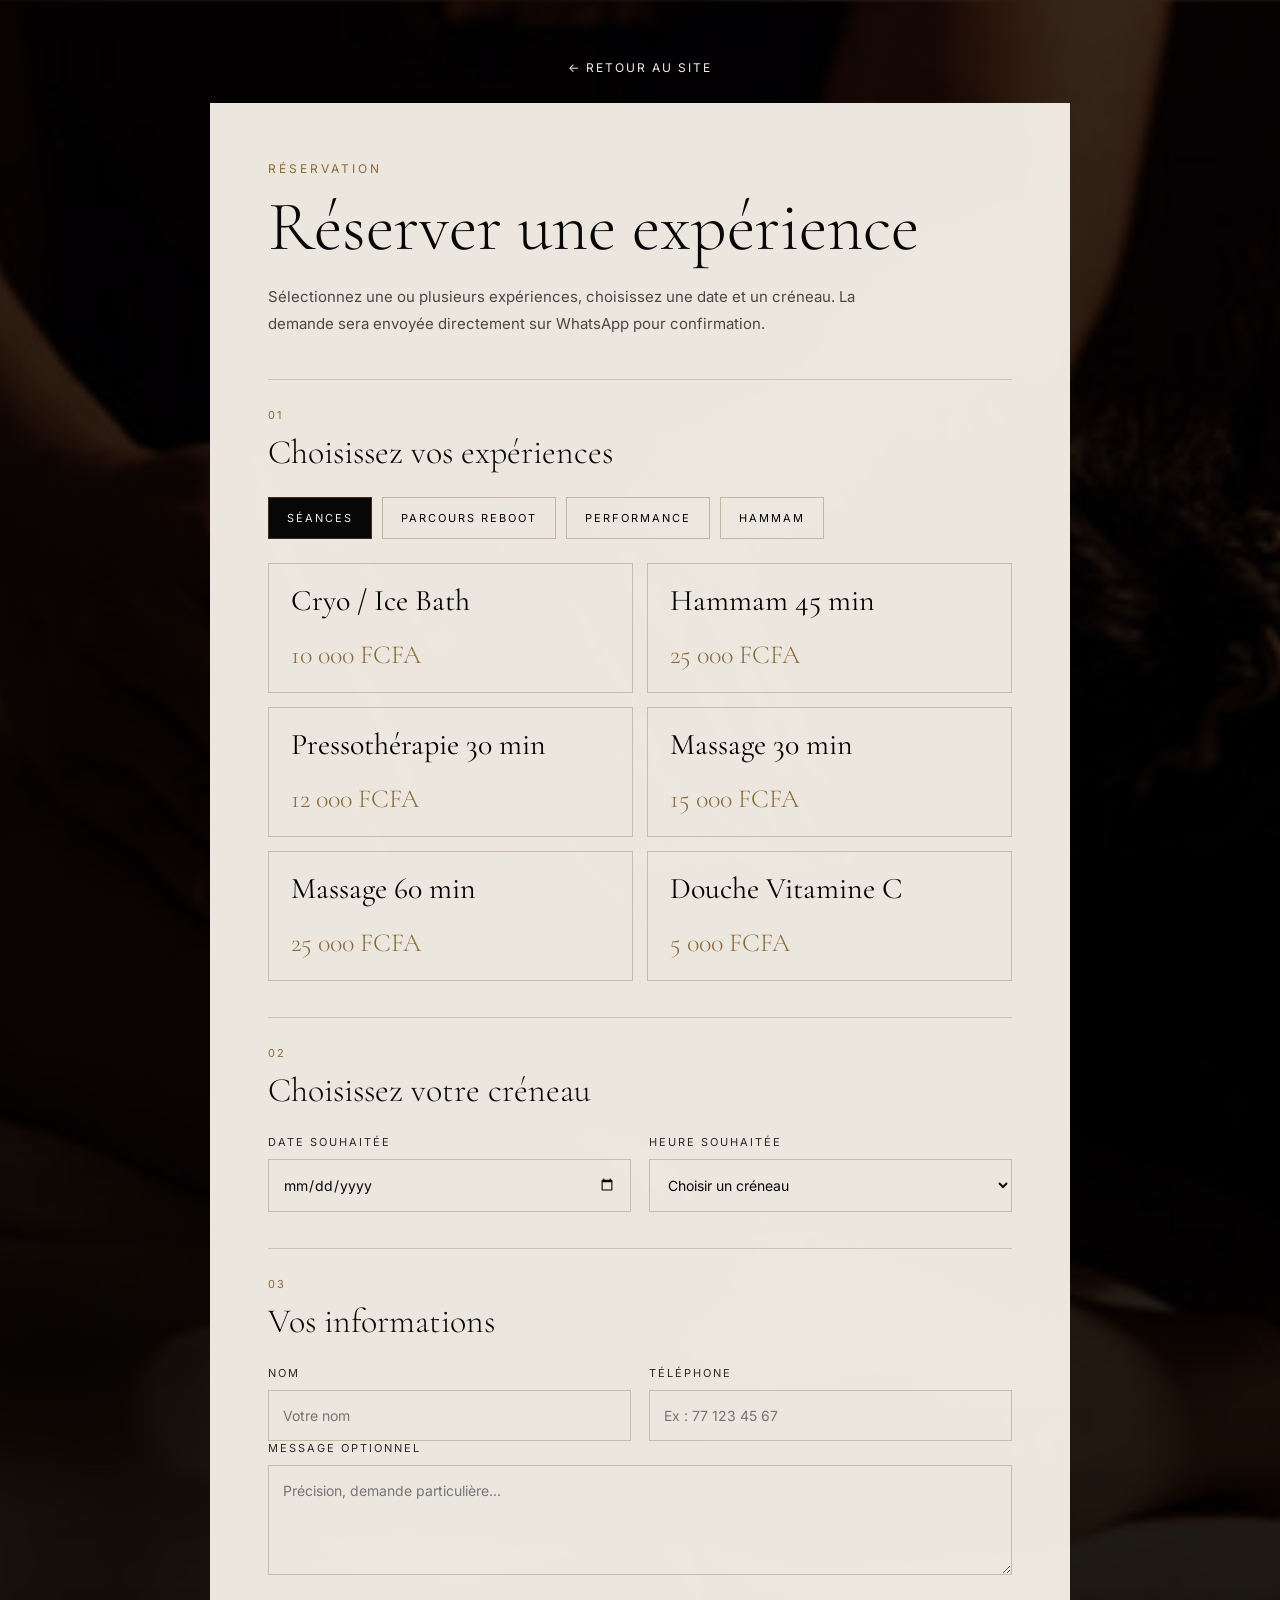
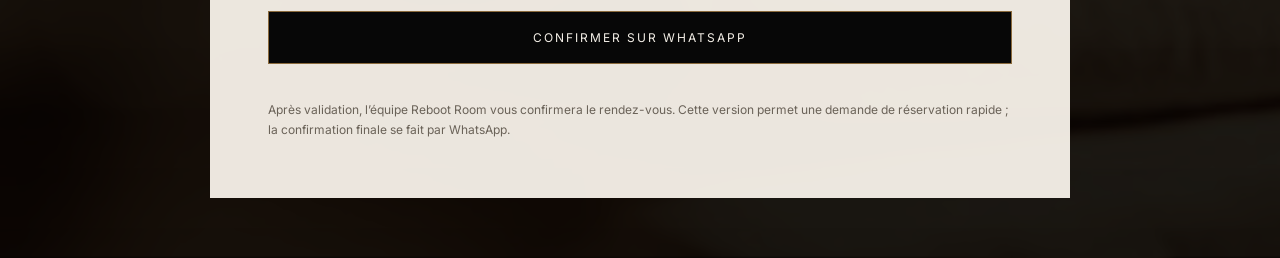
==== reservation.html @ 5c8343d4 "reservation" ====
<!DOCTYPE html>
<html lang="fr">

<head>
    <meta charset="UTF-8">
    <meta name="viewport" content="width=device-width, initial-scale=1.0">
    <title>Réservation — Reboot Room Dakar</title>

    <link rel="preconnect" href="https://fonts.googleapis.com">
    <link rel="preconnect" href="https://fonts.gstatic.com" crossorigin>
    <link href="https://fonts.googleapis.com/css2?family=Cormorant+Garamond:wght@300;400;500;600&family=Inter:wght@300;400;500;600&display=swap" rel="stylesheet">

    <link rel="stylesheet" href="css/style.css">
</head>

<body class="reservation-page">

    <main class="booking-page"> 

        <a href="index.html" class="booking-back">← Retour au site</a>

        <section class="booking-card">

            <p class="service-label">Réservation</p>

            <h1>Réserver une expérience</h1>

            <p class="booking-intro">
                Sélectionnez une ou plusieurs expériences, choisissez une date et un créneau.
                La demande sera envoyée directement sur WhatsApp pour confirmation.
            </p>

            <div class="booking-form">

               <div class="booking-step">
                    <span>01</span>
                    <h2>Choisissez vos expériences</h2>

                    <div class="booking-tabs">
                        <button type="button" class="booking-tab active" data-booking-tab="sessions">Séances</button>
                        <button type="button" class="booking-tab" data-booking-tab="reboot">Parcours Reboot</button>
                        <button type="button" class="booking-tab" data-booking-tab="performance">Performance</button>
                        <button type="button" class="booking-tab" data-booking-tab="hammam">Hammam</button>
                    </div>

                    <div class="booking-options active" id="sessions">
                        <button type="button" class="booking-option" data-service="Cryo / Ice Bath">
                            <span>Cryo / Ice Bath</span>
                            <strong>10 000 FCFA</strong>
                        </button>

                        <button type="button" class="booking-option" data-service="Hammam 45 min">
                            <span>Hammam 45 min</span>
                            <strong>25 000 FCFA</strong>
                        </button>

                        <button type="button" class="booking-option" data-service="Pressothérapie 30 min">
                            <span>Pressothérapie 30 min</span>
                            <strong>12 000 FCFA</strong>
                        </button>

                        <button type="button" class="booking-option" data-service="Massage 30 min">
                            <span>Massage 30 min</span>
                            <strong>15 000 FCFA</strong>
                        </button>

                        <button type="button" class="booking-option" data-service="Massage 60 min">
                            <span>Massage 60 min</span>
                            <strong>25 000 FCFA</strong>
                        </button>

                        <button type="button" class="booking-option" data-service="Douche Vitamine C">
                            <span>Douche Vitamine C</span>
                            <strong>5 000 FCFA</strong>
                        </button>
                    </div>

                    <div class="booking-options" id="reboot">
                        <button type="button" class="booking-option" data-service="Recovery">
                            <span>Recovery</span>
                            <small>Cryo · Pressothérapie · Douche Vitamine C</small>
                            <strong>24 000 FCFA</strong>
                        </button>

                        <button type="button" class="booking-option" data-service="Therapy">
                            <span>Therapy</span>
                            <small>Hammam · Cryo · Douche Vitamine C</small>
                            <strong>36 000 FCFA</strong>
                        </button>

                        <button type="button" class="booking-option" data-service="Régénération">
                            <span>Régénération</span>
                            <small>Hammam · Massage 30 min · Douche Vitamine C</small>
                            <strong>40 000 FCFA</strong>
                        </button>

                        <button type="button" class="booking-option" data-service="Détente">
                            <span>Détente</span>
                            <small>Hammam · Massage relaxant 60 min</small>
                            <strong>45 000 FCFA</strong>
                        </button>
                    </div>

                    <div class="booking-options" id="performance">
                        <button type="button" class="booking-option" data-service="Performance">
                            <span>Performance</span>
                            <small>Cryo · Massage 30 min · Pressothérapie · Douche Vitamine C</small>
                            <strong>38 000 FCFA</strong>
                        </button>

                        <button type="button" class="booking-option" data-service="Intense">
                            <span>Intense</span>
                            <small>Hammam · Cryo · Pressothérapie · Douche Vitamine C</small>
                            <strong>45 000 FCFA</strong>
                        </button>

                        <button type="button" class="booking-option" data-service="Reboot Expérience">
                            <span>Reboot Expérience</span>
                            <small>Hammam · Cryo · Massage 60 min · Pressothérapie · Douche Vitamine C</small>
                            <strong>65 000 FCFA</strong>
                        </button>
                    </div>

                    <div class="booking-options" id="hammam">
                        <button type="button" class="booking-option" data-service="Hammam — L’Essentiel">
                            <span>L’Essentiel</span>
                            <small>Gommage · Lavage cheveux · Savonnage</small>
                            <strong>25 000 FCFA</strong>
                        </button>

                        <button type="button" class="booking-option" data-service="Hammam — Traditionnel">
                            <span>Traditionnel</span>
                            <small>Rhassoul · Huile d’argan</small>
                            <strong>35 000 FCFA</strong>
                        </button>

                        <button type="button" class="booking-option" data-service="Hammam — Détente">
                            <span>Détente</span>
                            <small>Gommage · Massage relaxant 60 min</small>
                            <strong>45 000 FCFA</strong>
                        </button>

                        <button type="button" class="booking-option" data-service="Hammam — Royal">
                            <span>Royal</span>
                            <small>Rituel complet · Massage · Visage · Pressothérapie</small>
                            <strong>100 000 FCFA</strong>
                        </button>
                    </div>
                </div>
                                


                

                <div class="booking-step">
                    <span>02</span>
                    <h2>Choisissez votre créneau</h2>

                    <div class="booking-grid">
                        <label>
                            Date souhaitée
                            <input type="date" id="bookingDate">
                        </label>

                        <label>
                            Heure souhaitée
                            <select id="bookingTime">
                                <option value="">Choisir un créneau</option>
                                <option value="06:30">06:30</option>
                                <option value="07:00">07:00</option>
                                <option value="07:30">07:30</option>
                                <option value="08:00">08:00</option>
                                <option value="08:30">08:30</option>
                                <option value="09:00">09:00</option>
                                <option value="09:30">09:30</option>
                                <option value="10:00">10:00</option>
                                <option value="10:30">10:30</option>
                                <option value="11:00">11:00</option>
                                <option value="11:30">11:30</option>
                                <option value="12:00">12:00</option>
                                <option value="12:30">12:30</option>
                                <option value="13:00">13:00</option>
                                <option value="13:30">13:30</option>
                                <option value="14:00">14:00</option>
                                <option value="14:30">14:30</option>
                                <option value="15:00">15:00</option>
                                <option value="15:30">15:30</option>
                                <option value="16:00">16:00</option>
                                <option value="16:30">16:30</option>
                                <option value="17:00">17:00</option>
                                <option value="17:30">17:30</option>
                                <option value="18:00">18:00</option>
                                <option value="18:30">18:30</option>
                                <option value="19:00">19:00</option>
                            </select>
                        </label>
                    </div>
                </div>

                <div class="booking-step">
                    <span>03</span>
                    <h2>Vos informations</h2>

                    <div class="booking-grid">
                        <label>
                            Nom
                            <input type="text" id="bookingName" placeholder="Votre nom">
                        </label>

                        <label>
                            Téléphone
                            <input type="tel" id="bookingPhone" placeholder="Ex : 77 123 45 67">
                        </label>
                    </div>

                    <label>
                        Message optionnel
                        <textarea id="bookingMessage" placeholder="Précision, demande particulière..."></textarea>
                    </label>
                </div>

                <button id="bookingButton" class="booking-button">
                    Confirmer sur WhatsApp
                </button>

                <p class="booking-note">
                    Après validation, l’équipe Reboot Room vous confirmera le rendez-vous.
                    Cette version permet une demande de réservation rapide ; la confirmation finale se fait par WhatsApp.
                </p>

            </div>

        </section>

    </main>

    <script src="js/script.js"></script>
</body>

</html>
---- css/style.css ----
html {
    scroll-behavior: smooth;
}

/* VARIABLES DE COULEURS */
:root {
    --black: #070707;
    --dark: #11100e;
    --cream: #f3eee6;
    --beige: #cbb99c;
    --gold: #8a6a3c;
    --text-muted: #d4cbbb;
}

/* enlève marge par defaut navigateur, * pour cibler tous les elements */
* {
    margin: 0;
    padding: 0;
    box-sizing: border-box;
}

/* tte la page */
body {
    background-color: var(--black);
    color: var(--cream);
    font-family: 'Cormorant Garamond', serif;
}

/* -------------------------------------------------HAUT DU SITE ------------------------------------------------- */
header {
    height: 92px;
    padding: 0 44px;

    display: flex;
    justify-content: space-between;
    align-items: center;

    background-color: var(--cream);

    border-bottom: 1px solid rgba(0, 0, 0, 0.08);

    position: sticky;
    top: 0;
    z-index: 1000;
}

/* LOGO + TEXTE */
.brand {
    display: flex;
    align-items: center;
    gap: 22px;

    text-decoration: none;
}

.brand img {
    height: 64px;
    width: auto;
    display: block;
}

.brand span {
    font-family: 'Cormorant Garamond', serif;
    font-size: 42px;
    font-weight: 400;
    letter-spacing: 2px;

    color: #11100e;
    /* color: #c8ad8b; */

    transition: 0.3s ease;
}

.brand span {
    font-family: 'Cormorant Garamond', serif;
    font-size: 44px;
    font-weight: 600;
    letter-spacing: 1px;
    color: #11100e;
}

.brand:hover span {
    color: #11100e;
}

/*------------------------------------------------- MENU------------------------------------------------- */
nav ul {
    display: flex;
    align-items: center;
    gap: 38px;

    list-style: none;
}

/* LIENS MENU */
nav a {
    color: #11100e;

    text-decoration: none;

    font-family: 'Inter', sans-serif;
    font-size: 11px;
    letter-spacing: 2.5px;
    text-transform: uppercase;

    transition: 0.3s ease;
}

nav a:hover {
    color: var(--gold);
}

/* BOUTON RESERVATION */
nav .reservation-btn {
    padding: 14px 26px;

    border: 1px solid var(--gold);

    transition: 0.35s ease;
}

nav .reservation-btn:hover {
    background-color: var(--gold);
    color: var(--cream);
}

/* -------------------------------------------------BANDEAU SERVICES ------------------------------------------------- */
.services-strip {
    min-height: 58px;

    display: flex;
    justify-content: center;
    align-items: center;
    gap: 0;

    background-color: #f3eee6;

    border-top: 1px solid rgba(138, 106, 60, 0.22);
    border-bottom: 1px solid rgba(138, 106, 60, 0.35);

    position: sticky;
    top: 92px;
    z-index: 999;
}

.services-strip a {
    position: relative;

    padding: 0 34px;

    color: var(--dark);
    text-decoration: none;

    font-family: 'Inter', sans-serif;
    font-size: 13px;
    letter-spacing: 2.4px;
    text-transform: uppercase;

    transition: 0.3s ease;
}

/* PETITES BARRES ENTRE SERVICES */
.services-strip a:not(:last-child)::after {
    content: "";
    position: absolute;
    right: 0;
    top: 50%;

    width: 1px;
    height: 16px;

    background-color: rgba(138, 106, 60, 0.55);
    transform: translateY(-50%);
}

.services-strip a:hover {
    color: var(--gold);
    transform: translateY(-2px);
}


/* -------------------------------------------------HERO -------------------------------------------------*/
.hero {
    position: relative;
    overflow: hidden;

    min-height: 72vh;
    padding: 0 70px;

    display: flex;
    flex-direction: column;
    justify-content: center;
}

.hero::before {
    content: "";
    position: absolute;
    inset: 0;

    background-image:
        linear-gradient(
            90deg,
            rgba(0, 0, 0, 0.82),
            rgba(0, 0, 0, 0.45),
            rgba(0, 0, 0, 0.72)
        ),
        url("../assets/images/hero.jpg");

    background-size: cover;
    background-position: center;

    animation: kenburns 18s ease-in-out infinite alternate;
    z-index: 0;
}

.hero h2,
.hero p {
    position: relative;
    z-index: 1;
}

@keyframes kenburns {
    from {
        transform: scale(1);
    }

    to {
        transform: scale(1.12);
    }
}

/*texte principal hero */
.hero h2 {
    max-width: 720px;

    font-size: 88px;
    font-weight: 300;
    line-height: 0.95;

    letter-spacing: -2px;
}   

/* TEXTE HERO */
.hero p {
    max-width: 560px;

    margin-top: 28px;

    font-size: 19px;
    line-height: 1.8;

    color: var(--text-muted);
}

/* BOUTON HERO */
.btn {
    width: fit-content;

    margin-top: 40px;

    padding: 16px 36px;

    border: 1px solid var(--gold);

    color: var(--cream);

    text-decoration: none;

    text-transform: uppercase;
    letter-spacing: 2px;

    font-family: Arial, sans-serif;
    font-size: 12px;

    background-color: rgba(0, 0, 0, 0.15);

    transition: 0.35s ease;
}

.btn:hover {
    background-color: var(--gold);
    color: var(--cream);
}

/* -------------------------------------------------SECTION ABOUT */
.about {
    padding: 130px 70px;

    background-color: var(--cream);

    color: #11100e;
}

.about h2 {
    font-size: 64px;
    font-weight: 400;

    margin-bottom: 34px;
}

.about p {
    max-width: 760px;

    font-size: 20px;
    line-height: 1.9;

    color: #2a2926;
}


.footer {
    background-color: #080807;
    color: var(--cream);
    padding: 90px 70px 30px;
    border-top: 1px solid rgba(138, 106, 60, 0.35);
}

.footer-content {
    display: grid;
    grid-template-columns: 1.2fr 1fr 1.4fr;
    gap: 70px;
    align-items: start;
}

.footer-brand h2 {
    font-size: 52px;
    font-weight: 300;
    line-height: 1;
    margin-bottom: 28px;
}

.footer-brand p,
.footer-info p,
.footer-info a {
    display: block;
    font-family: 'Inter', sans-serif;
    font-size: 14px;
    line-height: 1.8;
    color: #cfc6b8;
    text-decoration: none;
}

.footer-info h3 {
    margin: 0 0 14px;
    font-family: 'Inter', sans-serif;
    font-size: 12px;
    letter-spacing: 2.5px;
    text-transform: uppercase;
    color: var(--gold);
}

.footer-info h3:not(:first-child) {
    margin-top: 32px;
}

.footer-info a:hover {
    color: var(--gold);
}

.footer-map iframe {
    width: 100%;
    height: 260px;
    border: 0;
}

.footer-bottom {
    margin-top: 50px;
    padding-top: 24px;
    border-top: 1px solid rgba(255, 255, 255, 0.08);
    text-align: center;
}

.footer-bottom p {
    font-family: 'Inter', sans-serif;
    font-size: 12px;
    letter-spacing: 1.5px;
    color: #8f877a;
}


/* -------------------------------------------------SECTION SERVICE en 2 colonnes ------------------------------------------------- */
.service-section {
    display: grid;
    grid-template-columns: 1fr 1fr;
    gap: 70px;
    align-items: center;

    padding: 130px 70px;

    background-color: var(--black);
    color: var(--cream);
}

.service-label {
    margin-bottom: 18px;

    font-family: 'Inter', sans-serif;
    font-size: 12px;
    letter-spacing: 3px;
    text-transform: uppercase;

    color: var(--gold);
}

.service-content h2 {
    margin-bottom: 28px;

    font-size: 72px;
    font-weight: 300;
    line-height: 0.95;
}

.service-content p {
    max-width: 560px;
    margin-bottom: 22px;

    font-family: 'Inter', sans-serif;
    font-size: 16px;
    line-height: 1.9;

    color: var(--text-muted);
}

.service-btn {
    display: inline-block;

    margin-top: 22px;
    padding: 15px 32px;

    border: 1px solid var(--gold);

    color: var(--cream);
    text-decoration: none;

    font-family: 'Inter', sans-serif;
    font-size: 12px;
    letter-spacing: 2px;
    text-transform: uppercase;

    transition: 0.35s ease;
}

.service-btn:hover {
    background-color: var(--gold);
    color: var(--black);
}

.service-media img {
    width: 100%;
    height: 520px;

    object-fit: cover;
    display: block;
}


/* -------------------------------------------------SECTION CLAIRE ------------------------------------------------- */
.light-section {
    background-color: var(--cream);
    color: var(--black);
}

.light-section .service-content p {
    color: #3d3b37;
}

.light-section .service-btn {
    color: var(--black);
}

/* -------------------------------------------------SECTION SOMBRE ------------------------------------------------- */
.dark-section {
    background-color: var(--black);
    color: var(--cream);
}


/* -------------------------------------------------CARROUSEL SERVICE ------------------------------------------------- */
.service-carousel {
    position: relative;
    height: 520px;
    overflow: hidden;
}

.service-carousel img {
    position: absolute;
    inset: 0;

    width: 100%;
    height: 100%;

    object-fit: cover;

    opacity: 0;
    transform: scale(1.04);

    transition: opacity 0.8s ease, transform 1.2s ease;
}

.service-carousel img.active {
    opacity: 1;
    transform: scale(1);
}

.carousel-btn {
    position: absolute;
    top: 50%;
    transform: translateY(-50%);

    width: 44px;
    height: 44px;

    border: 1px solid rgba(243, 238, 230, 0.7);
    background-color: rgba(0, 0, 0, 0.35);

    color: var(--cream);
    font-size: 30px;
    cursor: pointer;

    transition: 0.3s ease;
}

.carousel-btn:hover {
    background-color: var(--gold);
    border-color: var(--gold);
}

.carousel-btn.prev {
    left: 18px;
}

.carousel-btn.next {
    right: 18px;
}

/* -------------------------------------------------CARROUSEL DOTS ------------------------------------------------- */
.carousel-dots {
    position: absolute;
    bottom: 20px;
    left: 50%;

    transform: translateX(-50%);

    display: flex;
    gap: 10px;
}

.dot {
    width: 10px;
    height: 10px;

    border-radius: 50%;

    background-color: rgba(255,255,255,0.4);

    transition: 0.3s ease;
}

.dot.active {
    background-color: var(--gold);
}


/* -------------------------------------------------GALERIE -------------------------------------------------*/

.gallery-section {
    padding: 120px 70px;

    background-color: var(--cream);

    color: var(--black);

    text-align: center;
}

.gallery-section h2 {
    font-size: 64px;
    font-weight: 300;

    margin-bottom: 60px;
}

.gallery-grid {
    display: grid;

    grid-template-columns: repeat(3, 1fr);

    gap: 18px;
}

.gallery-grid img {
    width: 100%;
    height: 280px;

    object-fit: cover;

    display: block;

    transition: 0.4s ease;

    cursor: pointer;
}

.gallery-grid img:hover {
    transform: scale(1.03);
}



/*------------------------------------------------- TARIFS------------------------------------------------- */
.pricing-section {
    padding: 120px 70px;
    background-color: var(--cream);
    color: var(--black);
}

.pricing-header {
    max-width: 760px;
    margin: 0 auto 55px;
    text-align: center;
}

.pricing-header h2 {
    font-size: 76px;
    font-weight: 300;
    line-height: 1;
    margin-bottom: 24px;
}

.pricing-header p {
    font-family: 'Inter', sans-serif;
    font-size: 16px;
    line-height: 1.8;
    color: #3d3b37;
}

.pricing-tabs {
    max-width: 1050px;
    margin: 0 auto 55px;

    display: flex;
    justify-content: center;
    flex-wrap: wrap;
    gap: 12px;
}

.pricing-tab {
    padding: 15px 22px;
    border: 1px solid rgba(138, 106, 60, 0.45);
    background: transparent;
    color: var(--black);

    font-family: 'Inter', sans-serif;
    font-size: 11px;
    letter-spacing: 2px;
    text-transform: uppercase;

    cursor: pointer;
    transition: 0.3s ease;
}

.pricing-tab:hover,
.pricing-tab.active {
    background-color: var(--black);
    color: var(--cream);
    border-color: var(--black);
}

.pricing-content {
    display: none;
    max-width: 1050px;
    margin: 0 auto;
}

.pricing-content.active {
    display: block;
}

.price-list {
    max-width: 980px;
    margin: 0 auto;
}

.price-row {
    display: grid;
    grid-template-columns: 1fr auto;
    gap: 30px;

    padding: 24px 0;
    border-bottom: 1px solid rgba(0, 0, 0, 0.12);
}

.price-row span {
    font-size: 32px;
    font-weight: 300;
}

.price-row small {
    margin-left: 8px;
    font-family: 'Inter', sans-serif;
    font-size: 13px;
    color: #6a6258;
}

.price-row strong {
    font-size: 30px;
    font-weight: 300;
    color: var(--gold);
    white-space: nowrap;
}

.pricing-cards {
    display: grid;
    grid-template-columns: repeat(2, 1fr);
    gap: 22px;
}

.pricing-card {
    min-height: 260px;
    padding: 34px;

    display: flex;
    flex-direction: column;
    justify-content: space-between;

    border: 1px solid rgba(138, 106, 60, 0.38);
    background-color: rgba(255, 255, 255, 0.25);

    transition: 0.35s ease;
}

.pricing-card:hover {
    transform: translateY(-6px);
    border-color: var(--gold);
}

.pricing-card h3 {
    font-size: 38px;
    font-weight: 300;
    line-height: 1;
    margin-bottom: 18px;
}

.pricing-card p {
    font-family: 'Inter', sans-serif;
    font-size: 14px;
    line-height: 1.8;
    color: #4b4741;
}

.pricing-card strong {
    margin-top: 32px;
    font-size: 30px;
    font-weight: 300;
    color: var(--gold);
}

.pricing-card.featured {
    background-color: rgba(255, 255, 255, 0.25);
    color: var(--black);
    border-color: rgba(138, 106, 60, 0.38);
}

.pricing-card.featured p {
    color: #4b4741;
}

.hammam-supplements {
    margin-top: 70px;
    padding-top: 50px;
    border-top: 1px solid rgba(138, 106, 60, 0.35);
}

.hammam-supplements h3 {
    text-align: center;
    margin-bottom: 35px;

    font-size: 46px;
    font-weight: 300;
}

.opening-hours {
    margin-top: 16px;
    color: var(--gold);
}

.opening-hours h3 {
    font-family: 'Inter', sans-serif;
    font-size: 12px;
    color: var(--gold);
}

.opening-hours div {
    display: flex;
    justify-content: space-between;

    gap: 40px;

    padding: 6px 0;

    font-family: 'Inter', sans-serif;
    font-size: 14px;

    color: #cfc6b8;
}

.opening-hours div span:last-child {
    color: var(--cream);
}

.opening-hours div:last-child span:last-child {
    color: #a68d65;
}


/*-------------------------------------------------- PAGE RESERVATION -------------------------------------------------*/

.reservation-page {
    background-color: var(--black);
}

.booking-page {
    min-height: 100vh;
    padding: 60px 70px;

    display: flex;
    flex-direction: column;
    align-items: center;

    background-image:
        linear-gradient(
            rgba(0, 0, 0, 0.78),
            rgba(0, 0, 0, 0.9)
        ),
        url("../assets/images/hero.jpg");

    background-size: cover;
    background-position: center;
}

.booking-back {
    margin-bottom: 28px;

    color: var(--cream);
    text-decoration: none;

    font-family: 'Inter', sans-serif;
    font-size: 12px;
    letter-spacing: 2px;
    text-transform: uppercase;
}

.booking-card {
    width: 100%;
    max-width: 860px;

    padding: 58px;

    background-color: rgba(243, 238, 230, 0.97);
    color: var(--black);
}

.booking-card h1 {
    margin-bottom: 22px;

    font-size: 70px;
    font-weight: 300;
    line-height: 0.95;
}

.booking-intro {
    max-width: 620px;
    margin-bottom: 42px;

    font-family: 'Inter', sans-serif;
    font-size: 15px;
    line-height: 1.8;

    color: #4b4741;
}

.booking-form {
    display: grid;
    gap: 36px;
}

.booking-step {
    padding-top: 28px;
    border-top: 1px solid rgba(138, 106, 60, 0.3);
}

.booking-step > span {
    display: block;
    margin-bottom: 10px;

    font-family: 'Inter', sans-serif;
    font-size: 11px;
    letter-spacing: 2px;
    text-transform: uppercase;

    color: var(--gold);
}

.booking-step h2 {
    margin-bottom: 24px;

    font-size: 34px;
    font-weight: 300;
}

.booking-services {
    display: grid;
    grid-template-columns: repeat(2, 1fr);
    gap: 14px;
}

.booking-services label {
    display: flex;
    flex-direction: row;
    align-items: center;
    gap: 12px;

    padding: 16px;

    border: 1px solid rgba(138, 106, 60, 0.35);

    font-family: 'Inter', sans-serif;
    font-size: 14px;
    letter-spacing: 0;
    text-transform: none;

    color: var(--black);

    cursor: pointer;
    transition: 0.3s ease;
}

.booking-services label:hover {
    border-color: var(--gold);
    background-color: rgba(138, 106, 60, 0.06);
}

.booking-services input {
    width: auto;
}

.booking-grid {
    display: grid;
    grid-template-columns: 1fr 1fr;
    gap: 18px;
}

.booking-form label {
    display: flex;
    flex-direction: column;
    gap: 10px;

    font-family: 'Inter', sans-serif;
    font-size: 11px;
    letter-spacing: 2px;
    text-transform: uppercase;

    color: #2a2926;
}

.booking-form input,
.booking-form select,
.booking-form textarea {
    width: 100%;

    padding: 16px 14px;

    border: 1px solid rgba(138, 106, 60, 0.35);
    background-color: transparent;

    font-family: 'Inter', sans-serif;
    font-size: 14px;
    color: var(--black);
}

.booking-form textarea {
    min-height: 110px;
    resize: vertical;
}

.booking-button {
    padding: 18px 28px;

    border: 1px solid var(--gold);
    background-color: var(--black);
    color: var(--cream);

    font-family: 'Inter', sans-serif;
    font-size: 12px;
    letter-spacing: 2px;
    text-transform: uppercase;

    cursor: pointer;
    transition: 0.35s ease;
}

.booking-button:hover {
    background-color: var(--gold);
}

.booking-note {
    font-family: 'Inter', sans-serif;
    font-size: 12px;
    line-height: 1.7;
    color: #6a6258;
}


/*------------------------------------------------ RESPONSIVE MOBILE ------------------------------------------------*/

.mobile-service {
    display: none;
}

.menu-toggle {
    display: none;
}

/* MOBILE */
@media (max-width: 768px) {

    header {
        position: sticky;
        top: 0;
        z-index: 1000;

        height: 72px;
        padding: 0 18px;

        display: flex;
        flex-direction: row;
        justify-content: space-between;
        align-items: center;

        background-color: var(--cream);
    }

    .brand {
        gap: 12px;
    }

    .brand img {
        height: 38px;
    }

    .brand span {
        font-size: 24px;
        letter-spacing: 1px;
    }

    .menu-toggle {
        display: flex;
        flex-direction: column;
        gap: 5px;

        border: none;
        background: transparent;
        cursor: pointer;
    }

    .menu-toggle span {
        width: 26px;
        height: 2px;
        background-color: #11100e;
        display: block;
    }

    nav {
        display: none;

        position: absolute;
        top: 72px;
        left: 0;

        width: 100%;
        background-color: var(--cream);

        border-top: 1px solid rgba(138, 106, 60, 0.25);
        border-bottom: 1px solid rgba(138, 106, 60, 0.25);
    }

    nav.active {
        display: block;
    }

    nav ul {
        display: flex;
        flex-direction: column;
        gap: 0;

        padding: 24px;
    }

    nav li {
        width: 100%;
        text-align: center;
        padding: 11px 0;
    }

    .mobile-menu-title {
        font-family: 'Inter', sans-serif;
        font-size: 11px;
        letter-spacing: 3px;
        text-transform: uppercase;

        color: var(--gold);

        margin-bottom: 8px;
    }

    .mobile-menu-separator {
        height: 1px;
        padding: 0;
        margin: 18px 0;

        background-color: rgba(138, 106, 60, 0.35);
    }

    nav a {
        font-size: 11px;
        letter-spacing: 2.4px;
    }

    .services-strip {
        display: none;
    }

    .hero {
        min-height: 55vh;
        padding: 0 24px;
    }

    .hero h2 {
        font-size: 52px;
        line-height: 0.95;
        letter-spacing: -1px;
    }

    .hero p {
        max-width: 320px;
        font-size: 15px;
        line-height: 1.7;
    }

    .service-section {
        grid-template-columns: 1fr;
        gap: 40px;

        padding: 75px 24px;
    }

    .service-content h2 {
        font-size: 54px;
    }

    .service-content p {
        font-size: 14px;
    }

    .service-carousel {
        height: 320px;
    }

    .pricing-section {
        padding: 75px 20px;
    }

    .pricing-header h2 {
        font-size: 54px;
    }

    .pricing-tabs {
        display: flex;
        flex-wrap: nowrap;
        justify-content: flex-start;

        overflow-x: auto;
        padding-bottom: 8px;

        scrollbar-width: none;
    }

    .pricing-tabs::-webkit-scrollbar {
        display: none;
    }

    .pricing-tab {
        flex-shrink: 0;
    }

    .pricing-cards {
        grid-template-columns: 1fr;
    }

    .price-row {
        grid-template-columns: 1fr;
        gap: 8px;
    }

    .price-row span,
    .price-row strong {
        font-size: 27px;
    }

    .gallery-section {
        padding: 75px 20px;
    }

    .gallery-section h2 {
        font-size: 46px;
    }

    .gallery-grid {
        grid-template-columns: 1fr 1fr;
        gap: 10px;
    }

    .gallery-grid img {
        height: 165px;
    }

    .footer {
        padding: 70px 24px 28px;
    }

    .footer-content {
        grid-template-columns: 1fr;
        gap: 42px;
    }

    .footer-brand h2 {
        font-size: 42px;
    }

    .footer-map iframe {
        height: 240px;
    }

    .booking-page {
        padding: 28px 14px;
        justify-content: flex-start;
    }

    .booking-card {
        padding: 34px 22px;
        max-width: 100%;
    }

    .booking-card h1 {
        font-size: 48px;
        line-height: 0.95;
    }

    .booking-intro {
        font-size: 14px;
    }

    .booking-services {
        grid-template-columns: 1fr;
    }

    .booking-grid {
        grid-template-columns: 1fr;
    }

    .booking-step h2 {
        font-size: 28px;
    }

    .booking-form input,
    .booking-form select,
    .booking-form textarea {
        font-size: 14px;
        padding: 14px;
    }
   .mobile-service {
    display: block;
}

.mobile-menu-title {
    font-family: 'Inter', sans-serif;
    font-size: 11px;
    letter-spacing: 3px;
    text-transform: uppercase;
    color: var(--gold);
    margin-bottom: 10px;
}

.mobile-menu-separator {
    height: 1px;
    margin: 18px 0;
    padding: 0;
    background-color: rgba(138, 106, 60, 0.35);
}
}


.booking-tabs {
    display: flex;
    flex-wrap: wrap;
    gap: 10px;
    margin-bottom: 24px;
}

.booking-tab {
    padding: 13px 18px;
    border: 1px solid rgba(138, 106, 60, 0.4);
    background: transparent;

    font-family: 'Inter', sans-serif;
    font-size: 11px;
    letter-spacing: 2px;
    text-transform: uppercase;

    cursor: pointer;
}

.booking-tab.active {
    background-color: var(--black);
    color: var(--cream);
}

.booking-options {
    display: none;
    grid-template-columns: repeat(2, 1fr);
    gap: 14px;
}

.booking-options.active {
    display: grid;
}

.booking-option {
    min-height: 130px;
    padding: 22px;

    display: flex;
    flex-direction: column;
    justify-content: space-between;
    text-align: left;

    border: 1px solid rgba(138, 106, 60, 0.35);
    background: transparent;

    cursor: pointer;
    transition: 0.3s ease;
}

.booking-option span {
    font-family: 'Cormorant Garamond', serif;
    font-size: 30px;
    line-height: 1;
}

.booking-option small {
    margin-top: 10px;

    font-family: 'Inter', sans-serif;
    font-size: 12px;
    line-height: 1.6;
    color: #5c554d;
}

.booking-option strong {
    margin-top: 18px;

    font-family: 'Cormorant Garamond', serif;
    font-size: 26px;
    font-weight: 300;
    color: var(--gold);
}

.booking-option.selected {
    background-color: var(--black);
    color: var(--cream);
    border-color: var(--black);
}

.booking-option.selected small {
    color: var(--text-muted);
}

@media (max-width: 768px) {
    .booking-options {
        grid-template-columns: 1fr;
    }

    .booking-option span {
        font-size: 26px;
    }
}
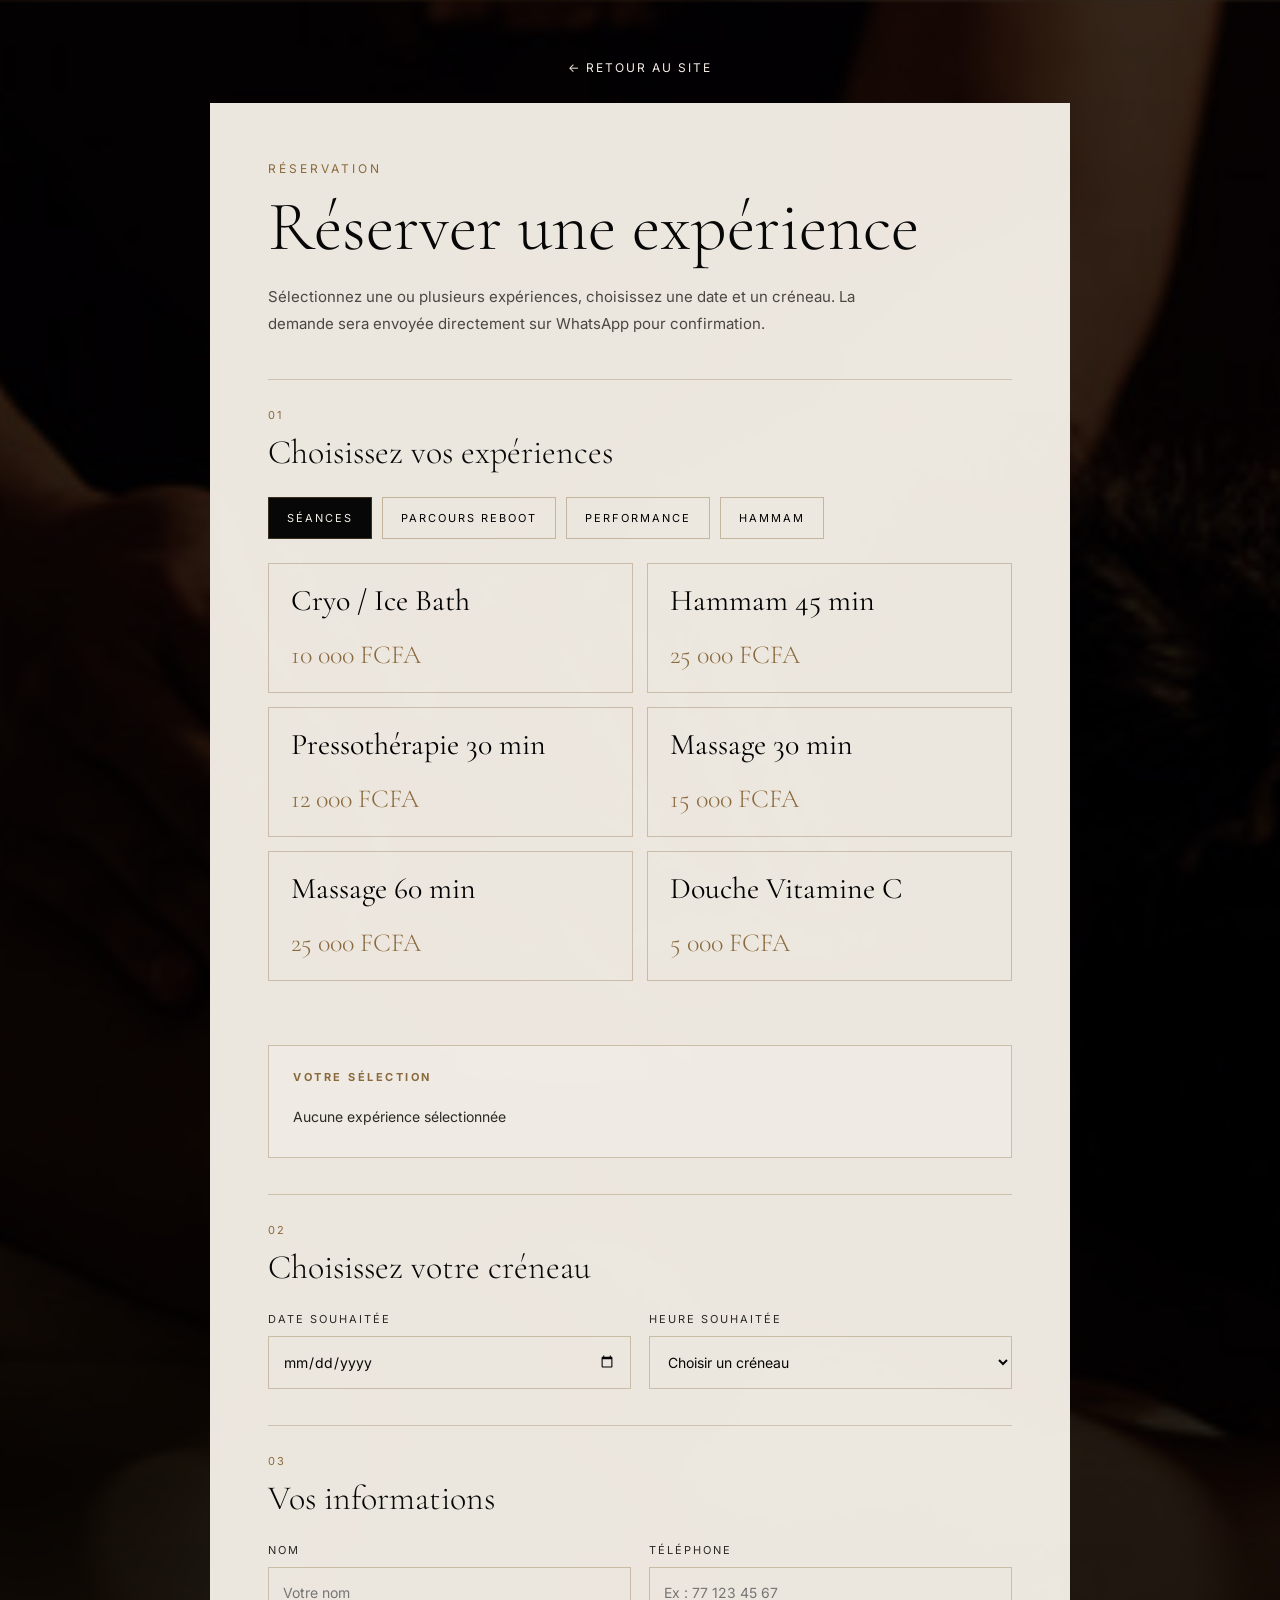
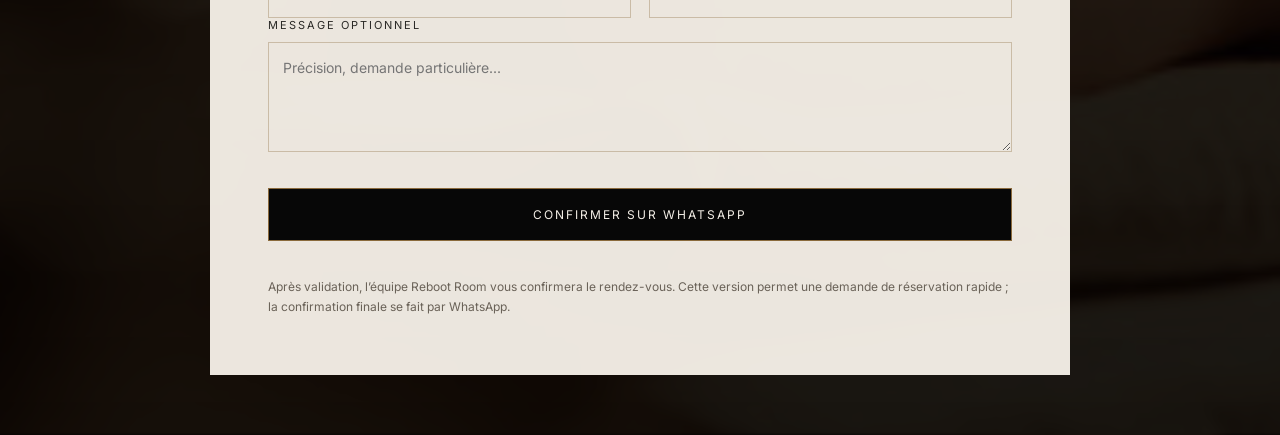
==== commit 143dd99b: "hammam good" ====
--- a/reservation.html
+++ b/reservation.html
@@ -121,7 +121,8 @@
                         </button>
                     </div>
 
-                    <div class="booking-options" id="hammam">
+                  <div class="booking-options" id="hammam">
+
                         <button type="button" class="booking-option" data-service="Hammam — L’Essentiel">
                             <span>L’Essentiel</span>
                             <small>Gommage · Lavage cheveux · Savonnage</small>
@@ -130,27 +131,71 @@
 
                         <button type="button" class="booking-option" data-service="Hammam — Traditionnel">
                             <span>Traditionnel</span>
-                            <small>Rhassoul · Huile d’argan</small>
+                            <small>Gommage · Lavage cheveux · Savonnage · Rhassoul · Huile d’argan</small>
                             <strong>35 000 FCFA</strong>
+                        </button>
+
+                        <button type="button" class="booking-option" data-service="Hammam — Sculptant">
+                            <span>Sculptant</span>
+                            <small>Gommage · Lavage cheveux · Savonnage · Rhassoul · Algues marines</small>
+                            <strong>35 000 FCFA</strong>
+                        </button>
+
+                        <button type="button" class="booking-option" data-service="Hammam — Therapy">
+                            <span>Therapy</span>
+                            <small>Gommage · Lavage cheveux · Savonnage · Cryo / Ice Bath · Douche Vitamine C</small>
+                            <strong>36 000 FCFA</strong>
+                        </button>
+
+                        <button type="button" class="booking-option" data-service="Hammam — Régénérant">
+                            <span>Régénérant</span>
+                            <small>Gommage · Lavage cheveux · Savonnage · Massage sportif 30 min · Douche Vitamine C</small>
+                            <strong>40 000 FCFA</strong>
                         </button>
 
                         <button type="button" class="booking-option" data-service="Hammam — Détente">
                             <span>Détente</span>
-                            <small>Gommage · Massage relaxant 60 min</small>
-                            <strong>45 000 FCFA</strong>
+                            <small>Gommage · Lavage cheveux · Savonnage · Massage relaxant 60 min</small>
+                            <strong>45 000 FCFA</strong>
+                        </button>
+
+                        <button type="button" class="booking-option" data-service="Hammam — Intense">
+                            <span>Intense</span>
+                            <small>Gommage · Lavage cheveux · Savonnage · Cryo / Ice Bath · Pressothérapie · Douche Vitamine C</small>
+                            <strong>45 000 FCFA</strong>
+                        </button>
+
+                        <button type="button" class="booking-option" data-service="Hammam — L’Ancestral">
+                            <span>L’Ancestral</span>
+                            <small>Gommage · Lavage cheveux · Savonnage · Enveloppement au choix · Massage relaxant 60 min · Douche Vitamine C</small>
+                            <strong>55 000 FCFA</strong>
+                        </button>
+
+                        <button type="button" class="booking-option" data-service="Hammam — Reboot Expérience">
+                            <span>Reboot Expérience</span>
+                            <small>Gommage · Lavage cheveux · Savonnage · Cryo / Ice Bath · Massage 60 min · Pressothérapie · Douche Vitamine C</small>
+                            <strong>65 000 FCFA</strong>
                         </button>
 
                         <button type="button" class="booking-option" data-service="Hammam — Royal">
                             <span>Royal</span>
-                            <small>Rituel complet · Massage · Visage · Pressothérapie</small>
+                            <small>Gommage · Lavage cheveux · Savonnage · Enveloppement · Massage 60 min · Soin visage · Luminothérapie · Pressothérapie · Douche Vitamine C</small>
                             <strong>100 000 FCFA</strong>
                         </button>
-                    </div>
-                </div>
-                                
-
-
-                
+
+                    </div>
+                </div>
+
+                <div class="booking-summary">
+                    <h3>Votre sélection</h3>
+                    <ul id="bookingSummaryList">
+                        <li>Aucune expérience sélectionnée</li>
+                    </ul>
+                </div>
+                                                
+
+
+
 
                 <div class="booking-step">
                     <span>02</span>
--- a/css/style.css
+++ b/css/style.css
@@ -1393,4 +1393,38 @@
     .booking-option span {
         font-size: 26px;
     }
+}
+
+
+
+.booking-summary {
+    margin-top: 28px;
+    padding: 24px;
+
+    border: 1px solid rgba(138, 106, 60, 0.35);
+    background-color: rgba(255, 255, 255, 0.18);
+}
+
+.booking-summary h3 {
+    margin-bottom: 16px;
+
+    font-family: 'Inter', sans-serif;
+    font-size: 11px;
+    letter-spacing: 2.5px;
+    text-transform: uppercase;
+
+    color: var(--gold);
+}
+
+.booking-summary ul {
+    list-style: none;
+}
+
+.booking-summary li {
+    padding: 8px 0;
+
+    font-family: 'Inter', sans-serif;
+    font-size: 14px;
+
+    color: #2a2926;
 }
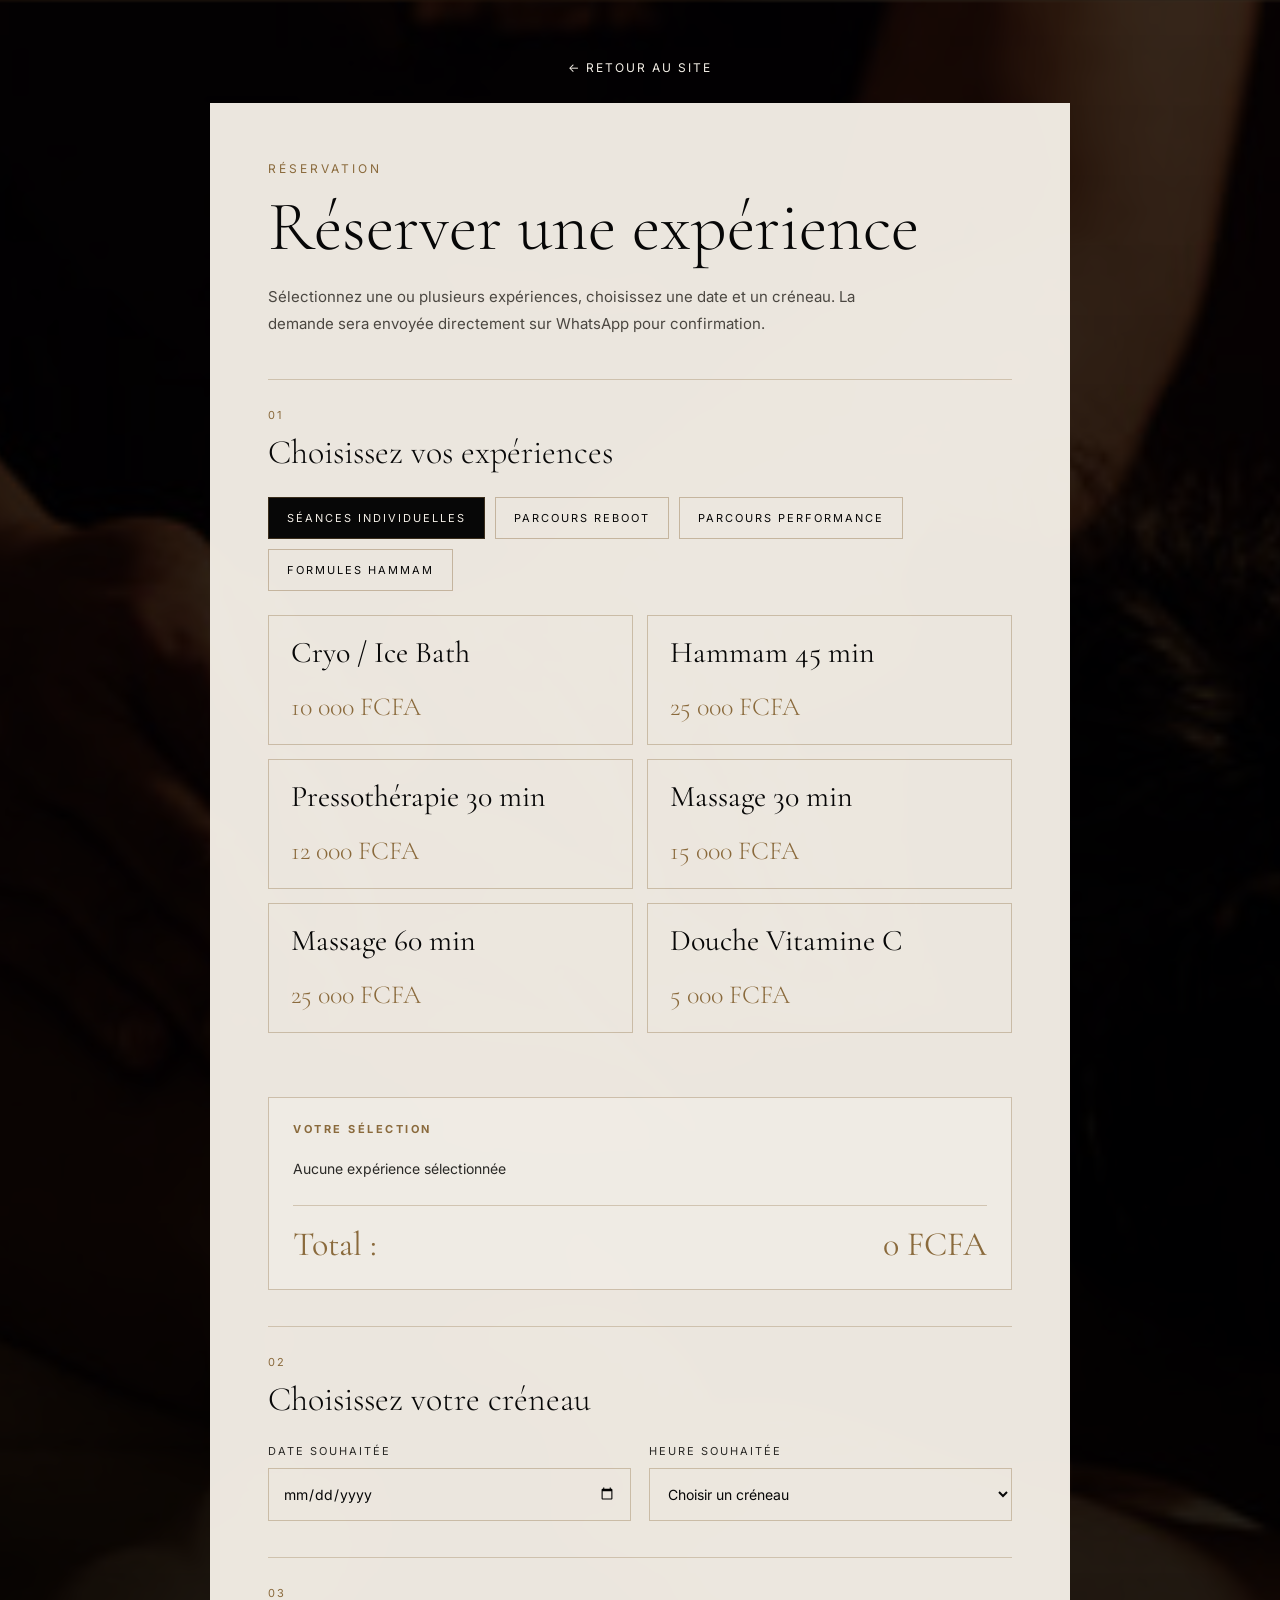
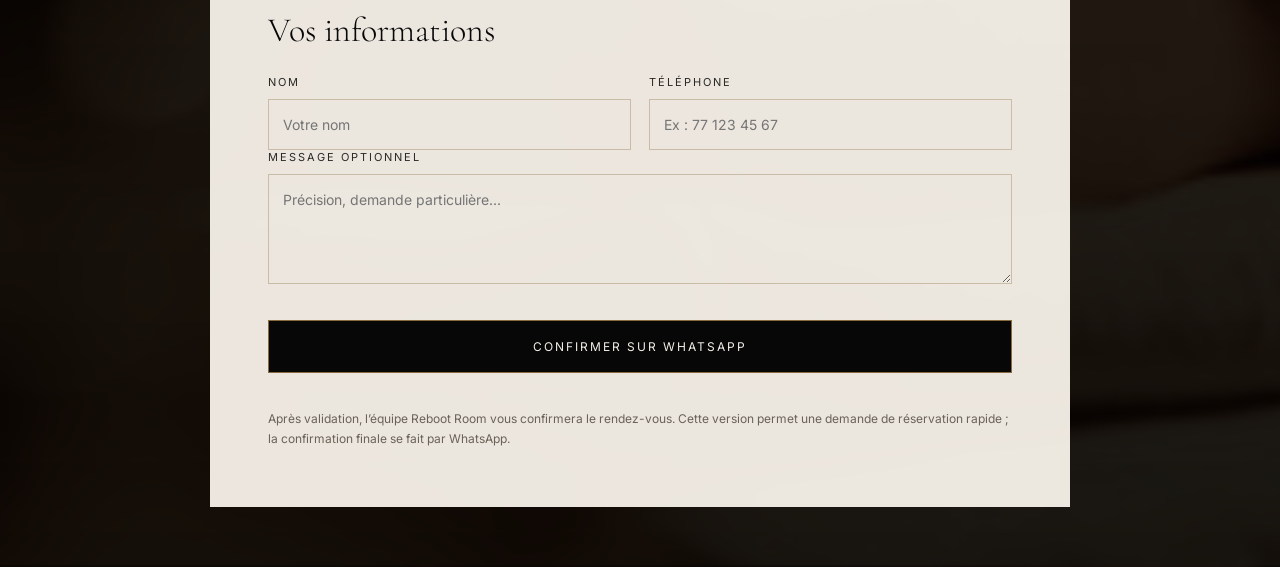
==== commit 1f7a36b4: "insh" ====
--- a/reservation.html
+++ b/reservation.html
@@ -37,10 +37,10 @@
                     <h2>Choisissez vos expériences</h2>
 
                     <div class="booking-tabs">
-                        <button type="button" class="booking-tab active" data-booking-tab="sessions">Séances</button>
+                        <button type="button" class="booking-tab active" data-booking-tab="sessions">Séances Individuelles</button>
                         <button type="button" class="booking-tab" data-booking-tab="reboot">Parcours Reboot</button>
-                        <button type="button" class="booking-tab" data-booking-tab="performance">Performance</button>
-                        <button type="button" class="booking-tab" data-booking-tab="hammam">Hammam</button>
+                        <button type="button" class="booking-tab" data-booking-tab="performance">Parcours Performance</button>
+                        <button type="button" class="booking-tab" data-booking-tab="hammam">Formules Hammam</button>
                     </div>
 
                     <div class="booking-options active" id="sessions">
@@ -191,6 +191,9 @@
                     <ul id="bookingSummaryList">
                         <li>Aucune expérience sélectionnée</li>
                     </ul>
+                    <div class="booking-total">
+                        Total : <span id="bookingTotal">0 FCFA</span>
+                    </div>
                 </div>
                                                 
 
--- a/css/style.css
+++ b/css/style.css
@@ -1011,6 +1011,147 @@
 }
 
 
+/*------------------------------------------------ RESERVATION OPTIONS + SUMMARY ------------------------------------------------*/
+
+.booking-tabs {
+    display: flex;
+    flex-wrap: wrap;
+    gap: 10px;
+    margin-bottom: 24px;
+}
+
+.booking-tab {
+    padding: 13px 18px;
+    border: 1px solid rgba(138, 106, 60, 0.4);
+    background: transparent;
+
+    font-family: 'Inter', sans-serif;
+    font-size: 11px;
+    letter-spacing: 2px;
+    text-transform: uppercase;
+
+    color: var(--black);
+    cursor: pointer;
+}
+
+.booking-tab.active {
+    background-color: var(--black);
+    color: var(--cream);
+}
+
+.booking-options {
+    display: none;
+    grid-template-columns: repeat(2, 1fr);
+    gap: 14px;
+}
+
+.booking-options.active {
+    display: grid;
+}
+
+.booking-option {
+    min-height: 130px;
+    padding: 22px;
+
+    display: flex;
+    flex-direction: column;
+    justify-content: space-between;
+    text-align: left;
+
+    border: 1px solid rgba(138, 106, 60, 0.35);
+    background: transparent;
+    color: var(--black);
+
+    cursor: pointer;
+    transition: 0.3s ease;
+}
+
+.booking-option span {
+    font-family: 'Cormorant Garamond', serif;
+    font-size: 30px;
+    line-height: 1;
+}
+
+.booking-option small {
+    margin-top: 10px;
+
+    font-family: 'Inter', sans-serif;
+    font-size: 12px;
+    line-height: 1.6;
+    color: #5c554d;
+}
+
+.booking-option strong {
+    margin-top: 18px;
+
+    font-family: 'Cormorant Garamond', serif;
+    font-size: 26px;
+    font-weight: 300;
+    color: var(--gold);
+}
+
+.booking-option.selected {
+    background-color: var(--black);
+    color: var(--cream);
+    border-color: var(--black);
+}
+
+.booking-option.selected span {
+    color: var(--cream);
+}
+
+.booking-option.selected small {
+    color: var(--text-muted);
+}
+
+.booking-summary {
+    margin-top: 28px;
+    padding: 24px;
+
+    border: 1px solid rgba(138, 106, 60, 0.35);
+    background-color: rgba(255, 255, 255, 0.18);
+}
+
+.booking-summary h3 {
+    margin-bottom: 16px;
+
+    font-family: 'Inter', sans-serif;
+    font-size: 11px;
+    letter-spacing: 2.5px;
+    text-transform: uppercase;
+
+    color: var(--gold);
+}
+
+.booking-summary ul {
+    list-style: none;
+}
+
+.booking-summary li {
+    padding: 8px 0;
+
+    font-family: 'Inter', sans-serif;
+    font-size: 14px;
+
+    color: #2a2926;
+}
+
+.booking-total {
+    margin-top: 20px;
+    padding-top: 18px;
+
+    border-top: 1px solid rgba(138, 106, 60, 0.3);
+
+    display: flex;
+    justify-content: space-between;
+    align-items: center;
+
+    font-family: 'Cormorant Garamond', serif;
+    font-size: 34px;
+    color: var(--gold);
+}
+
+
 /*------------------------------------------------ RESPONSIVE MOBILE ------------------------------------------------*/
 
 .mobile-service {
@@ -1021,7 +1162,6 @@
     display: none;
 }
 
-/* MOBILE */
 @media (max-width: 768px) {
 
     header {
@@ -1102,6 +1242,15 @@
         padding: 11px 0;
     }
 
+    nav a {
+        font-size: 11px;
+        letter-spacing: 2.4px;
+    }
+
+    .mobile-service {
+        display: block;
+    }
+
     .mobile-menu-title {
         font-family: 'Inter', sans-serif;
         font-size: 11px;
@@ -1109,21 +1258,15 @@
         text-transform: uppercase;
 
         color: var(--gold);
-
-        margin-bottom: 8px;
+        margin-bottom: 10px;
     }
 
     .mobile-menu-separator {
         height: 1px;
+        margin: 18px 0;
         padding: 0;
-        margin: 18px 0;
 
         background-color: rgba(138, 106, 60, 0.35);
-    }
-
-    nav a {
-        font-size: 11px;
-        letter-spacing: 2.4px;
     }
 
     .services-strip {
@@ -1258,10 +1401,6 @@
 
     .booking-intro {
         font-size: 14px;
-    }
-
-    .booking-services {
-        grid-template-columns: 1fr;
     }
 
     .booking-grid {
@@ -1278,153 +1417,88 @@
         font-size: 14px;
         padding: 14px;
     }
-   .mobile-service {
-    display: block;
-}
-
-.mobile-menu-title {
-    font-family: 'Inter', sans-serif;
-    font-size: 11px;
-    letter-spacing: 3px;
-    text-transform: uppercase;
-    color: var(--gold);
-    margin-bottom: 10px;
-}
-
-.mobile-menu-separator {
-    height: 1px;
-    margin: 18px 0;
-    padding: 0;
-    background-color: rgba(138, 106, 60, 0.35);
-}
-}
-
-
-.booking-tabs {
-    display: flex;
-    flex-wrap: wrap;
-    gap: 10px;
-    margin-bottom: 24px;
-}
-
-.booking-tab {
-    padding: 13px 18px;
-    border: 1px solid rgba(138, 106, 60, 0.4);
-    background: transparent;
-
-    font-family: 'Inter', sans-serif;
-    font-size: 11px;
-    letter-spacing: 2px;
-    text-transform: uppercase;
-
-    cursor: pointer;
-}
-
-.booking-tab.active {
-    background-color: var(--black);
-    color: var(--cream);
-}
-
-.booking-options {
-    display: none;
-    grid-template-columns: repeat(2, 1fr);
-    gap: 14px;
-}
-
-.booking-options.active {
-    display: grid;
-}
-
-.booking-option {
-    min-height: 130px;
-    padding: 22px;
-
-    display: flex;
-    flex-direction: column;
-    justify-content: space-between;
-    text-align: left;
-
-    border: 1px solid rgba(138, 106, 60, 0.35);
-    background: transparent;
-
-    cursor: pointer;
-    transition: 0.3s ease;
-}
-
-.booking-option span {
-    font-family: 'Cormorant Garamond', serif;
-    font-size: 30px;
-    line-height: 1;
-}
-
-.booking-option small {
-    margin-top: 10px;
-
-    font-family: 'Inter', sans-serif;
-    font-size: 12px;
-    line-height: 1.6;
-    color: #5c554d;
-}
-
-.booking-option strong {
-    margin-top: 18px;
-
-    font-family: 'Cormorant Garamond', serif;
-    font-size: 26px;
-    font-weight: 300;
-    color: var(--gold);
-}
-
-.booking-option.selected {
-    background-color: var(--black);
-    color: var(--cream);
-    border-color: var(--black);
-}
-
-.booking-option.selected small {
-    color: var(--text-muted);
-}
-
-@media (max-width: 768px) {
+
+    .booking-tabs {
+        display: grid;
+        grid-template-columns: 1fr 1fr;
+        gap: 10px;
+    }
+
+    .booking-tab {
+        padding: 13px 10px;
+
+        font-size: 10px;
+        letter-spacing: 1.8px;
+
+        color: var(--black);
+        background-color: transparent;
+
+        -webkit-appearance: none;
+        appearance: none;
+    }
+
+    .booking-tab.active {
+        background-color: var(--black);
+        color: var(--cream);
+    }
+
     .booking-options {
         grid-template-columns: 1fr;
+        gap: 10px;
+    }
+
+    .booking-option {
+        min-height: auto;
+        padding: 18px 16px;
+
+        background-color: transparent;
+        color: var(--black);
+
+        -webkit-appearance: none;
+        appearance: none;
     }
 
     .booking-option span {
-        font-size: 26px;
-    }
-}
-
-
-
-.booking-summary {
-    margin-top: 28px;
-    padding: 24px;
-
-    border: 1px solid rgba(138, 106, 60, 0.35);
-    background-color: rgba(255, 255, 255, 0.18);
-}
-
-.booking-summary h3 {
-    margin-bottom: 16px;
-
-    font-family: 'Inter', sans-serif;
-    font-size: 11px;
-    letter-spacing: 2.5px;
-    text-transform: uppercase;
-
-    color: var(--gold);
-}
-
-.booking-summary ul {
-    list-style: none;
-}
-
-.booking-summary li {
-    padding: 8px 0;
-
-    font-family: 'Inter', sans-serif;
-    font-size: 14px;
-
-    color: #2a2926;
-}+        font-size: 28px;
+        color: var(--black);
+    }
+
+    .booking-option small {
+        font-size: 12px;
+        line-height: 1.5;
+        color: #5c554d;
+    }
+
+    .booking-option strong {
+        margin-top: 12px;
+
+        font-size: 23px;
+        color: var(--gold);
+    }
+
+    .booking-option.selected {
+        background-color: var(--black);
+        color: var(--cream);
+    }
+
+    .booking-option.selected span {
+        color: var(--cream);
+    }
+
+    .booking-option.selected small {
+        color: var(--text-muted);
+    }
+
+    .booking-option.selected strong {
+        color: var(--gold);
+    }
+
+    .booking-summary {
+        padding: 20px;
+    }
+
+    .booking-total {
+        font-size: 28px;
+    }
+}
+
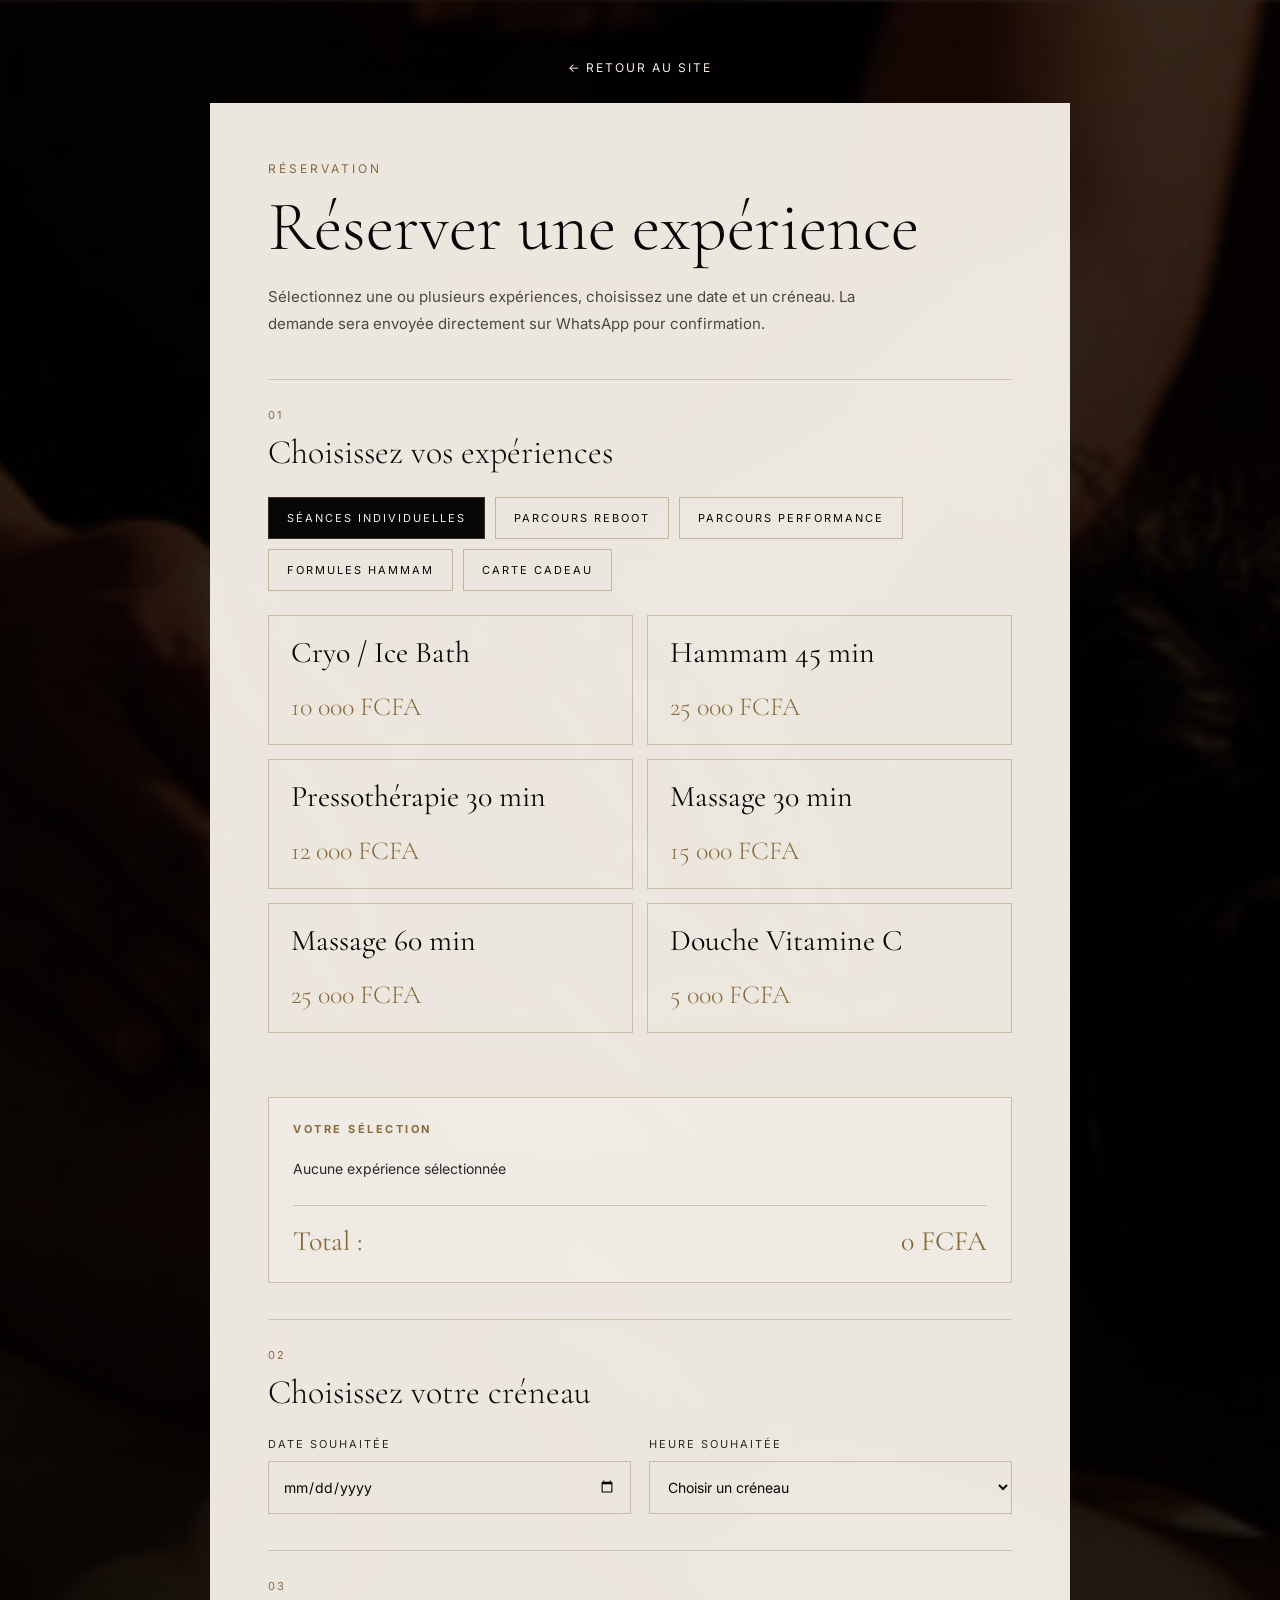
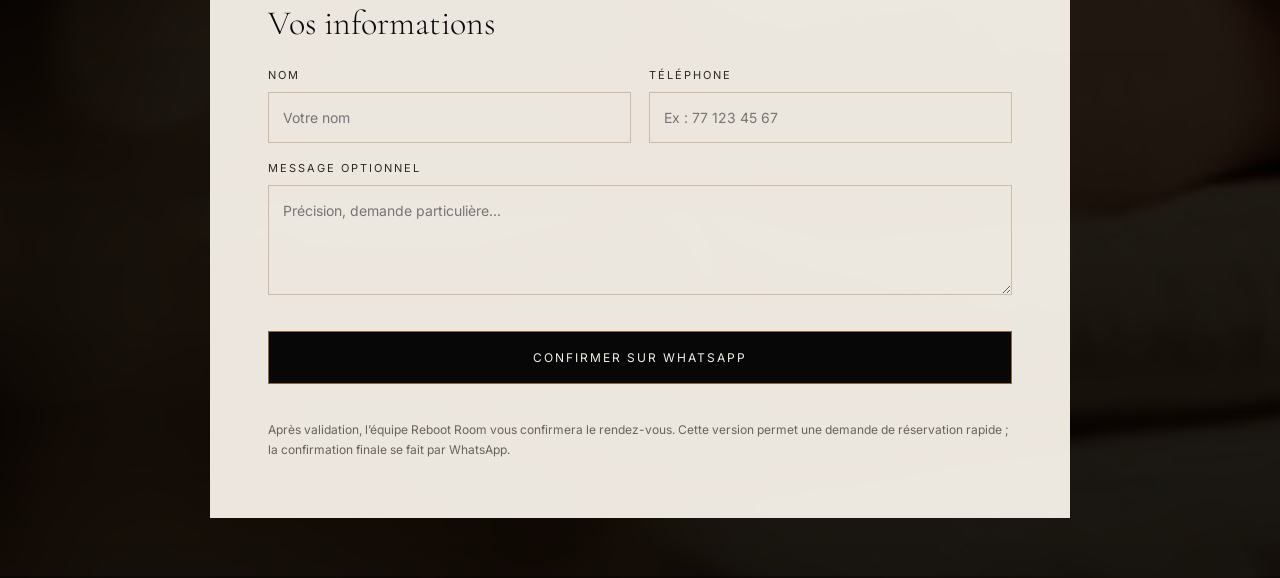
==== commit c0316696: "restauration reboot room" ====
--- a/reservation.html
+++ b/reservation.html
@@ -41,6 +41,7 @@
                         <button type="button" class="booking-tab" data-booking-tab="reboot">Parcours Reboot</button>
                         <button type="button" class="booking-tab" data-booking-tab="performance">Parcours Performance</button>
                         <button type="button" class="booking-tab" data-booking-tab="hammam">Formules Hammam</button>
+                        <button type="button" class="booking-tab" data-booking-tab="carte-cadeau">Carte cadeau</button>
                     </div>
 
                     <div class="booking-options active" id="sessions">
@@ -182,6 +183,21 @@
                             <small>Gommage · Lavage cheveux · Savonnage · Enveloppement · Massage 60 min · Soin visage · Luminothérapie · Pressothérapie · Douche Vitamine C</small>
                             <strong>100 000 FCFA</strong>
                         </button>
+
+                    </div>
+
+                    <div class="booking-options" id="carte-cadeau">
+
+                        <button type="button" class="booking-option" data-service="Carte cadeau — Montant libre" data-gift="true">
+                            <span>Carte cadeau</span>
+                            <small>Choisissez librement le montant à offrir</small>
+                            <strong>À définir</strong>
+                        </button>
+
+                        <label class="gift-card-field">
+                            Montant souhaité
+                            <input type="number" id="giftCardAmount" placeholder="Ex : 50000">
+                        </label>
 
                     </div>
                 </div>
--- a/css/style.css
+++ b/css/style.css
@@ -1151,7 +1151,6 @@
     color: var(--gold);
 }
 
-
 /*------------------------------------------------ RESPONSIVE MOBILE ------------------------------------------------*/
 
 .mobile-service {
@@ -1162,6 +1161,28 @@
     display: none;
 }
 
+/* Correction ancres desktop */
+#about,
+#tarifs,
+#footer,
+#cryo,
+#hammam,
+#massages,
+#pressotherapie,
+#vitamine-c {
+    scroll-margin-top: 170px;
+}
+
+/* Ajustements réservation desktop */
+.booking-total {
+    font-size: 28px;
+}
+
+.booking-grid + label {
+    margin-top: 18px;
+}
+
+/* MOBILE */
 @media (max-width: 768px) {
 
     header {
@@ -1173,7 +1194,6 @@
         padding: 0 18px;
 
         display: flex;
-        flex-direction: row;
         justify-content: space-between;
         align-items: center;
 
@@ -1207,7 +1227,6 @@
         width: 26px;
         height: 2px;
         background-color: #11100e;
-        display: block;
     }
 
     nav {
@@ -1229,10 +1248,8 @@
     }
 
     nav ul {
-        display: flex;
         flex-direction: column;
         gap: 0;
-
         padding: 24px;
     }
 
@@ -1256,7 +1273,6 @@
         font-size: 11px;
         letter-spacing: 3px;
         text-transform: uppercase;
-
         color: var(--gold);
         margin-bottom: 10px;
     }
@@ -1265,12 +1281,22 @@
         height: 1px;
         margin: 18px 0;
         padding: 0;
-
         background-color: rgba(138, 106, 60, 0.35);
     }
 
     .services-strip {
         display: none;
+    }
+
+    #about,
+    #tarifs,
+    #footer,
+    #cryo,
+    #hammam,
+    #massages,
+    #pressotherapie,
+    #vitamine-c {
+        scroll-margin-top: 85px;
     }
 
     .hero {
@@ -1293,7 +1319,6 @@
     .service-section {
         grid-template-columns: 1fr;
         gap: 40px;
-
         padding: 75px 24px;
     }
 
@@ -1318,22 +1343,29 @@
     }
 
     .pricing-tabs {
-        display: flex;
-        flex-wrap: nowrap;
-        justify-content: flex-start;
-
-        overflow-x: auto;
-        padding-bottom: 8px;
-
-        scrollbar-width: none;
-    }
-
-    .pricing-tabs::-webkit-scrollbar {
-        display: none;
+        width: 100%;
+        max-width: 100%;
+
+        display: grid;
+        grid-template-columns: 1fr 1fr;
+        gap: 10px;
+
+        margin: 0 auto 40px;
+        overflow: visible;
     }
 
     .pricing-tab {
-        flex-shrink: 0;
+        width: 100%;
+        min-height: 54px;
+
+        padding: 13px 8px;
+
+        white-space: normal;
+        text-align: center;
+
+        font-size: 10px;
+        letter-spacing: 1.4px;
+        line-height: 1.4;
     }
 
     .pricing-cards {
@@ -1390,12 +1422,12 @@
     }
 
     .booking-card {
-        padding: 34px 22px;
+        padding: 30px 18px;
         max-width: 100%;
     }
 
     .booking-card h1 {
-        font-size: 48px;
+        font-size: 42px;
         line-height: 0.95;
     }
 
@@ -1408,7 +1440,7 @@
     }
 
     .booking-step h2 {
-        font-size: 28px;
+        font-size: 26px;
     }
 
     .booking-form input,
@@ -1443,13 +1475,13 @@
     }
 
     .booking-options {
-        grid-template-columns: 1fr;
+        grid-template-columns: 1fr 1fr;
         gap: 10px;
     }
 
     .booking-option {
-        min-height: auto;
-        padding: 18px 16px;
+        min-height: 118px;
+        padding: 14px 12px;
 
         background-color: transparent;
         color: var(--black);
@@ -1459,20 +1491,20 @@
     }
 
     .booking-option span {
-        font-size: 28px;
+        font-size: 22px;
+        line-height: 1.05;
         color: var(--black);
     }
 
     .booking-option small {
-        font-size: 12px;
-        line-height: 1.5;
+        font-size: 10px;
+        line-height: 1.4;
         color: #5c554d;
     }
 
     .booking-option strong {
-        margin-top: 12px;
-
-        font-size: 23px;
+        margin-top: 10px;
+        font-size: 18px;
         color: var(--gold);
     }
 
@@ -1497,8 +1529,42 @@
         padding: 20px;
     }
 
+    .booking-summary li {
+        font-size: 13px;
+    }
+
     .booking-total {
-        font-size: 28px;
-    }
-}
-
+        font-size: 24px;
+    }
+}
+
+nav .spa-btn {
+    padding: 14px 22px;
+    border: 1px solid #050505;
+    color: #050505;
+}
+
+nav .spa-btn:hover {
+    background-color: #050505;
+    color: #ffffff;
+}
+
+.gift-card-field {
+    display: flex;
+    flex-direction: column;
+    gap: 10px;
+    margin-top: 18px;
+
+    font-family: 'Inter', sans-serif;
+    font-size: 11px;
+    letter-spacing: 2px;
+    text-transform: uppercase;
+}
+
+.gift-card-field input {
+    padding: 16px 14px;
+    border: 1px solid rgba(191, 164, 106, 0.45);
+    background-color: transparent;
+    font-family: 'Inter', sans-serif;
+    font-size: 14px;
+}
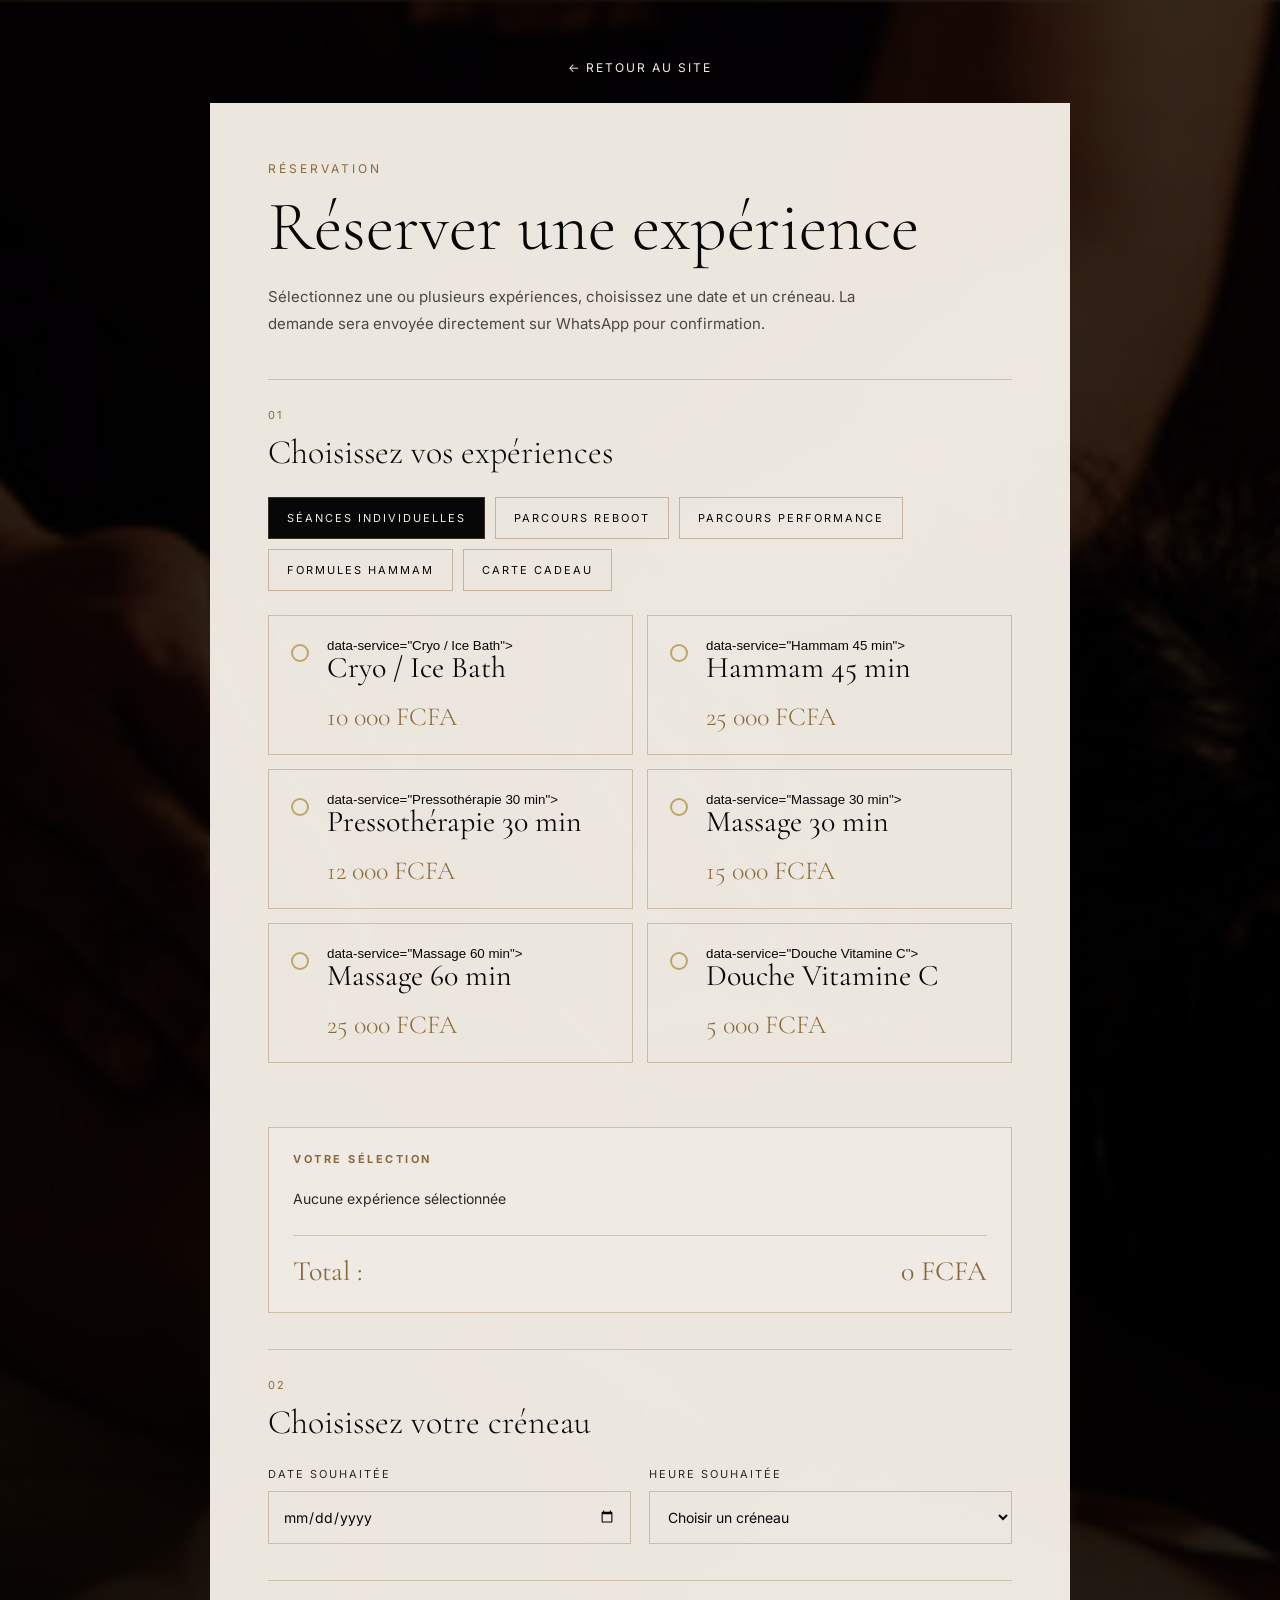
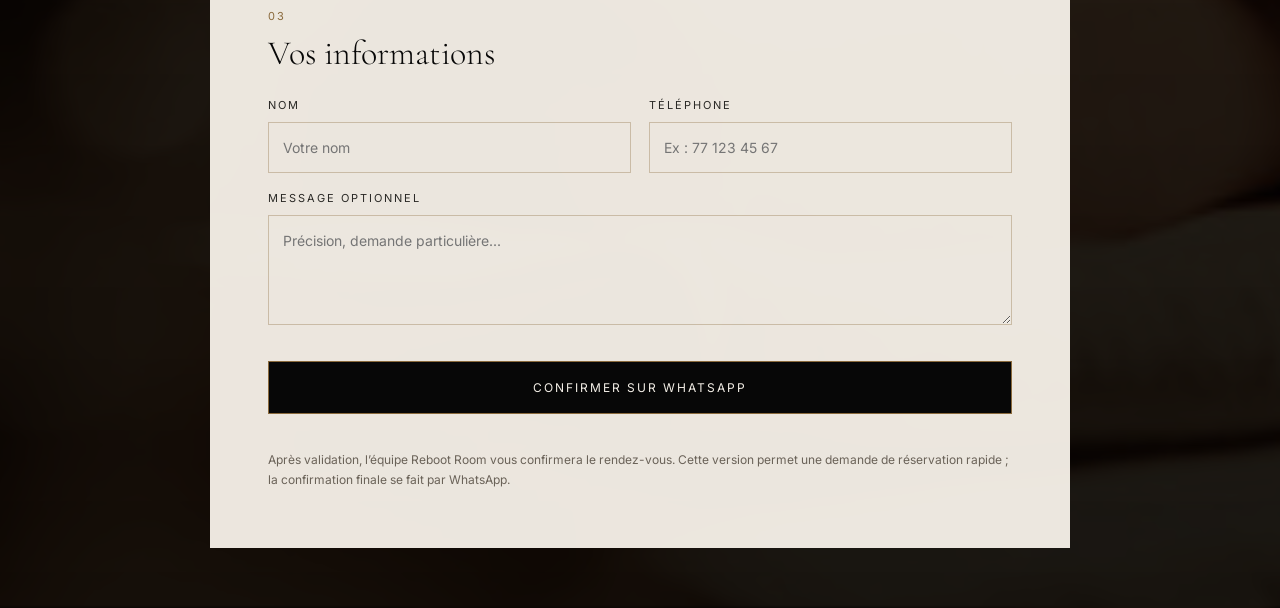
==== commit 261355c6: "boutons reservations" ====
--- a/reservation.html
+++ b/reservation.html
@@ -45,57 +45,67 @@
                     </div>
 
                     <div class="booking-options active" id="sessions">
-                        <button type="button" class="booking-option" data-service="Cryo / Ice Bath">
+                        <button type="button" class="booking-option">
+    <div class="choice-check"></div> data-service="Cryo / Ice Bath">
                             <span>Cryo / Ice Bath</span>
                             <strong>10 000 FCFA</strong>
                         </button>
 
-                        <button type="button" class="booking-option" data-service="Hammam 45 min">
+                        <button type="button" class="booking-option">
+    <div class="choice-check"></div> data-service="Hammam 45 min">
                             <span>Hammam 45 min</span>
                             <strong>25 000 FCFA</strong>
                         </button>
 
-                        <button type="button" class="booking-option" data-service="Pressothérapie 30 min">
+                        <button type="button" class="booking-option">
+    <div class="choice-check"></div> data-service="Pressothérapie 30 min">
                             <span>Pressothérapie 30 min</span>
                             <strong>12 000 FCFA</strong>
                         </button>
 
-                        <button type="button" class="booking-option" data-service="Massage 30 min">
+                        <button type="button" class="booking-option">
+    <div class="choice-check"></div> data-service="Massage 30 min">
                             <span>Massage 30 min</span>
                             <strong>15 000 FCFA</strong>
                         </button>
 
-                        <button type="button" class="booking-option" data-service="Massage 60 min">
+                        <button type="button" class="booking-option">
+    <div class="choice-check"></div> data-service="Massage 60 min">
                             <span>Massage 60 min</span>
                             <strong>25 000 FCFA</strong>
                         </button>
 
-                        <button type="button" class="booking-option" data-service="Douche Vitamine C">
+                        <button type="button" class="booking-option">
+    <div class="choice-check"></div> data-service="Douche Vitamine C">
                             <span>Douche Vitamine C</span>
                             <strong>5 000 FCFA</strong>
                         </button>
                     </div>
 
                     <div class="booking-options" id="reboot">
-                        <button type="button" class="booking-option" data-service="Recovery">
+                        <button type="button" class="booking-option">
+    <div class="choice-check"></div> data-service="Recovery">
                             <span>Recovery</span>
                             <small>Cryo · Pressothérapie · Douche Vitamine C</small>
                             <strong>24 000 FCFA</strong>
                         </button>
 
-                        <button type="button" class="booking-option" data-service="Therapy">
+                        <button type="button" class="booking-option">
+    <div class="choice-check"></div> data-service="Therapy">
                             <span>Therapy</span>
                             <small>Hammam · Cryo · Douche Vitamine C</small>
                             <strong>36 000 FCFA</strong>
                         </button>
 
-                        <button type="button" class="booking-option" data-service="Régénération">
+                        <button type="button" class="booking-option">
+    <div class="choice-check"></div> data-service="Régénération">
                             <span>Régénération</span>
                             <small>Hammam · Massage 30 min · Douche Vitamine C</small>
                             <strong>40 000 FCFA</strong>
                         </button>
 
-                        <button type="button" class="booking-option" data-service="Détente">
+                        <button type="button" class="booking-option">
+    <div class="choice-check"></div> data-service="Détente">
                             <span>Détente</span>
                             <small>Hammam · Massage relaxant 60 min</small>
                             <strong>45 000 FCFA</strong>
@@ -103,19 +113,22 @@
                     </div>
 
                     <div class="booking-options" id="performance">
-                        <button type="button" class="booking-option" data-service="Performance">
+                        <button type="button" class="booking-option">
+    <div class="choice-check"></div> data-service="Performance">
                             <span>Performance</span>
                             <small>Cryo · Massage 30 min · Pressothérapie · Douche Vitamine C</small>
                             <strong>38 000 FCFA</strong>
                         </button>
 
-                        <button type="button" class="booking-option" data-service="Intense">
+                        <button type="button" class="booking-option">
+    <div class="choice-check"></div> data-service="Intense">
                             <span>Intense</span>
                             <small>Hammam · Cryo · Pressothérapie · Douche Vitamine C</small>
                             <strong>45 000 FCFA</strong>
                         </button>
 
-                        <button type="button" class="booking-option" data-service="Reboot Expérience">
+                        <button type="button" class="booking-option">
+    <div class="choice-check"></div> data-service="Reboot Expérience">
                             <span>Reboot Expérience</span>
                             <small>Hammam · Cryo · Massage 60 min · Pressothérapie · Douche Vitamine C</small>
                             <strong>65 000 FCFA</strong>
@@ -124,61 +137,71 @@
 
                   <div class="booking-options" id="hammam">
 
-                        <button type="button" class="booking-option" data-service="Hammam — L’Essentiel">
+                        <button type="button" class="booking-option">
+    <div class="choice-check"></div> data-service="Hammam — L’Essentiel">
                             <span>L’Essentiel</span>
                             <small>Gommage · Lavage cheveux · Savonnage</small>
                             <strong>25 000 FCFA</strong>
                         </button>
 
-                        <button type="button" class="booking-option" data-service="Hammam — Traditionnel">
+                        <button type="button" class="booking-option">
+    <div class="choice-check"></div> data-service="Hammam — Traditionnel">
                             <span>Traditionnel</span>
                             <small>Gommage · Lavage cheveux · Savonnage · Rhassoul · Huile d’argan</small>
                             <strong>35 000 FCFA</strong>
                         </button>
 
-                        <button type="button" class="booking-option" data-service="Hammam — Sculptant">
+                        <button type="button" class="booking-option">
+    <div class="choice-check"></div> data-service="Hammam — Sculptant">
                             <span>Sculptant</span>
                             <small>Gommage · Lavage cheveux · Savonnage · Rhassoul · Algues marines</small>
                             <strong>35 000 FCFA</strong>
                         </button>
 
-                        <button type="button" class="booking-option" data-service="Hammam — Therapy">
+                        <button type="button" class="booking-option">
+    <div class="choice-check"></div> data-service="Hammam — Therapy">
                             <span>Therapy</span>
                             <small>Gommage · Lavage cheveux · Savonnage · Cryo / Ice Bath · Douche Vitamine C</small>
                             <strong>36 000 FCFA</strong>
                         </button>
 
-                        <button type="button" class="booking-option" data-service="Hammam — Régénérant">
+                        <button type="button" class="booking-option">
+    <div class="choice-check"></div> data-service="Hammam — Régénérant">
                             <span>Régénérant</span>
                             <small>Gommage · Lavage cheveux · Savonnage · Massage sportif 30 min · Douche Vitamine C</small>
                             <strong>40 000 FCFA</strong>
                         </button>
 
-                        <button type="button" class="booking-option" data-service="Hammam — Détente">
+                        <button type="button" class="booking-option">
+    <div class="choice-check"></div> data-service="Hammam — Détente">
                             <span>Détente</span>
                             <small>Gommage · Lavage cheveux · Savonnage · Massage relaxant 60 min</small>
                             <strong>45 000 FCFA</strong>
                         </button>
 
-                        <button type="button" class="booking-option" data-service="Hammam — Intense">
+                        <button type="button" class="booking-option">
+    <div class="choice-check"></div> data-service="Hammam — Intense">
                             <span>Intense</span>
                             <small>Gommage · Lavage cheveux · Savonnage · Cryo / Ice Bath · Pressothérapie · Douche Vitamine C</small>
                             <strong>45 000 FCFA</strong>
                         </button>
 
-                        <button type="button" class="booking-option" data-service="Hammam — L’Ancestral">
+                        <button type="button" class="booking-option">
+    <div class="choice-check"></div> data-service="Hammam — L’Ancestral">
                             <span>L’Ancestral</span>
                             <small>Gommage · Lavage cheveux · Savonnage · Enveloppement au choix · Massage relaxant 60 min · Douche Vitamine C</small>
                             <strong>55 000 FCFA</strong>
                         </button>
 
-                        <button type="button" class="booking-option" data-service="Hammam — Reboot Expérience">
+                        <button type="button" class="booking-option">
+    <div class="choice-check"></div> data-service="Hammam — Reboot Expérience">
                             <span>Reboot Expérience</span>
                             <small>Gommage · Lavage cheveux · Savonnage · Cryo / Ice Bath · Massage 60 min · Pressothérapie · Douche Vitamine C</small>
                             <strong>65 000 FCFA</strong>
                         </button>
 
-                        <button type="button" class="booking-option" data-service="Hammam — Royal">
+                        <button type="button" class="booking-option">
+    <div class="choice-check"></div> data-service="Hammam — Royal">
                             <span>Royal</span>
                             <small>Gommage · Lavage cheveux · Savonnage · Enveloppement · Massage 60 min · Soin visage · Luminothérapie · Pressothérapie · Douche Vitamine C</small>
                             <strong>100 000 FCFA</strong>
@@ -188,7 +211,8 @@
 
                     <div class="booking-options" id="carte-cadeau">
 
-                        <button type="button" class="booking-option" data-service="Carte cadeau — Montant libre" data-gift="true">
+                        <button type="button" class="booking-option">
+    <div class="choice-check"></div> data-service="Carte cadeau — Montant libre" data-gift="true">
                             <span>Carte cadeau</span>
                             <small>Choisissez librement le montant à offrir</small>
                             <strong>À définir</strong>
--- a/css/style.css
+++ b/css/style.css
@@ -1567,4 +1567,39 @@
     background-color: transparent;
     font-family: 'Inter', sans-serif;
     font-size: 14px;
+}
+
+.booking-option {
+    position: relative;
+    padding-left: 58px;
+}
+
+.booking-option .choice-check {
+    position: absolute;
+    left: 22px;
+    top: 28px;
+
+    width: 18px;
+    height: 18px;
+
+    border: 2px solid #BFA46A;
+    border-radius: 50%;
+}
+
+.booking-option.selected .choice-check {
+    background-color: #BFA46A;
+}
+
+.booking-option.selected .choice-check::after {
+    content: "";
+    position: absolute;
+    left: 5px;
+    top: 2px;
+
+    width: 4px;
+    height: 8px;
+
+    border: solid #050505;
+    border-width: 0 2px 2px 0;
+    transform: rotate(45deg);
 }
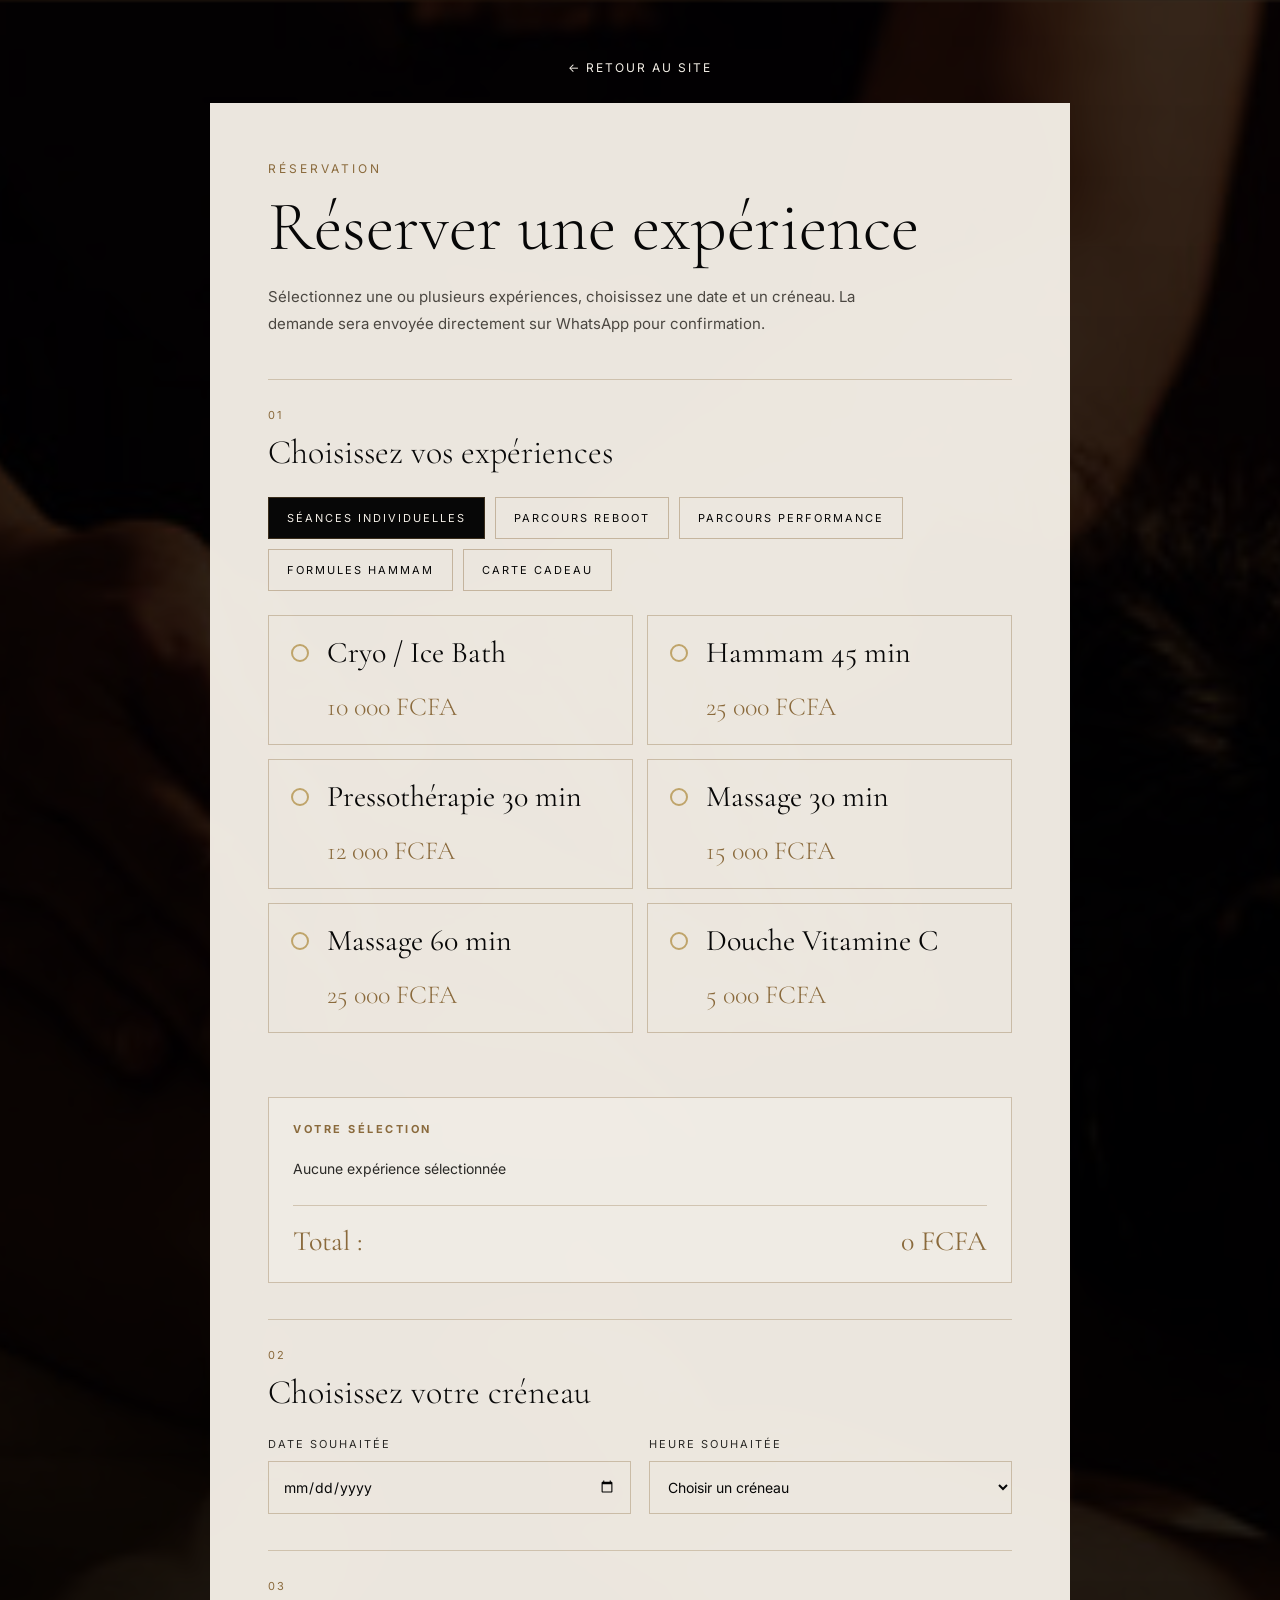
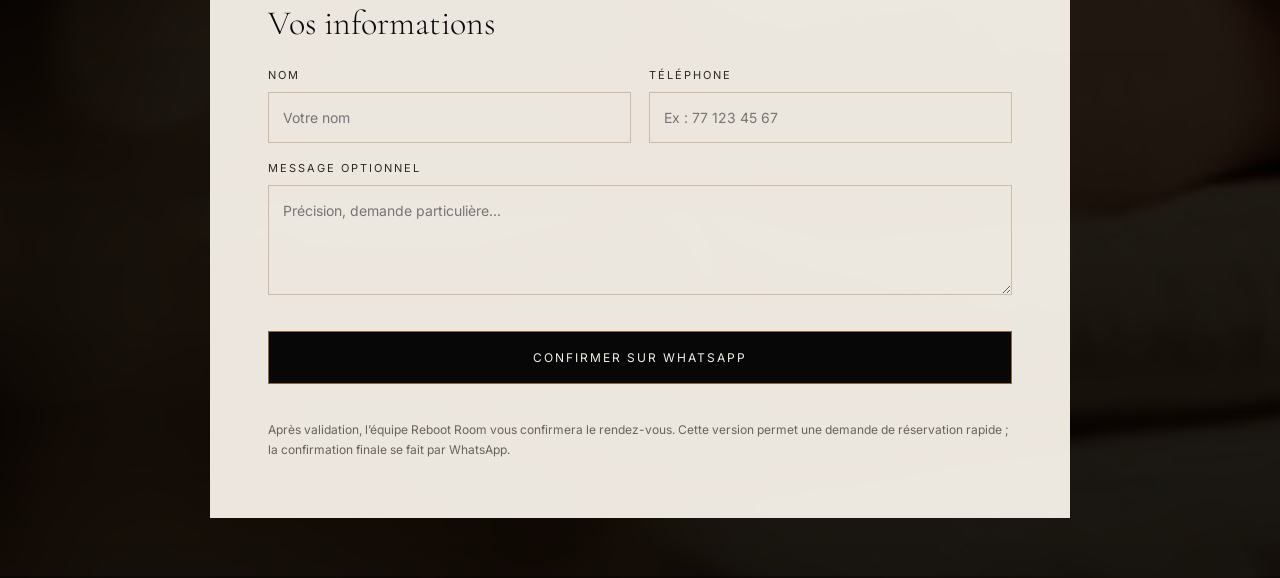
==== commit 186f5034: "resa" ====
--- a/reservation.html
+++ b/reservation.html
@@ -15,314 +15,317 @@
 
 <body class="reservation-page">
 
-    <main class="booking-page"> 
-
-        <a href="index.html" class="booking-back">← Retour au site</a>
-
-        <section class="booking-card">
-
-            <p class="service-label">Réservation</p>
-
-            <h1>Réserver une expérience</h1>
-
-            <p class="booking-intro">
-                Sélectionnez une ou plusieurs expériences, choisissez une date et un créneau.
-                La demande sera envoyée directement sur WhatsApp pour confirmation.
+<main class="booking-page">
+
+    <a href="index.html" class="booking-back">← Retour au site</a>
+
+    <section class="booking-card">
+
+        <p class="service-label">Réservation</p>
+
+        <h1>Réserver une expérience</h1>
+
+        <p class="booking-intro">
+            Sélectionnez une ou plusieurs expériences, choisissez une date et un créneau.
+            La demande sera envoyée directement sur WhatsApp pour confirmation.
+        </p>
+
+        <div class="booking-form">
+
+            <div class="booking-step">
+                <span>01</span>
+                <h2>Choisissez vos expériences</h2>
+
+                <div class="booking-tabs">
+                    <button type="button" class="booking-tab active" data-booking-tab="sessions">Séances Individuelles</button>
+                    <button type="button" class="booking-tab" data-booking-tab="reboot">Parcours Reboot</button>
+                    <button type="button" class="booking-tab" data-booking-tab="performance">Parcours Performance</button>
+                    <button type="button" class="booking-tab" data-booking-tab="hammam">Formules Hammam</button>
+                    <button type="button" class="booking-tab" data-booking-tab="carte-cadeau">Carte cadeau</button>
+                </div>
+
+                <div class="booking-options active" id="sessions">
+
+                    <button type="button" class="booking-option" data-service="Cryo / Ice Bath">
+                        <div class="choice-check"></div>
+                        <span>Cryo / Ice Bath</span>
+                        <strong>10 000 FCFA</strong>
+                    </button>
+
+                    <button type="button" class="booking-option" data-service="Hammam 45 min">
+                        <div class="choice-check"></div>
+                        <span>Hammam 45 min</span>
+                        <strong>25 000 FCFA</strong>
+                    </button>
+
+                    <button type="button" class="booking-option" data-service="Pressothérapie 30 min">
+                        <div class="choice-check"></div>
+                        <span>Pressothérapie 30 min</span>
+                        <strong>12 000 FCFA</strong>
+                    </button>
+
+                    <button type="button" class="booking-option" data-service="Massage 30 min">
+                        <div class="choice-check"></div>
+                        <span>Massage 30 min</span>
+                        <strong>15 000 FCFA</strong>
+                    </button>
+
+                    <button type="button" class="booking-option" data-service="Massage 60 min">
+                        <div class="choice-check"></div>
+                        <span>Massage 60 min</span>
+                        <strong>25 000 FCFA</strong>
+                    </button>
+
+                    <button type="button" class="booking-option" data-service="Douche Vitamine C">
+                        <div class="choice-check"></div>
+                        <span>Douche Vitamine C</span>
+                        <strong>5 000 FCFA</strong>
+                    </button>
+
+                </div>
+
+                <div class="booking-options" id="reboot">
+
+                    <button type="button" class="booking-option" data-service="Recovery">
+                        <div class="choice-check"></div>
+                        <span>Recovery</span>
+                        <small>Cryo · Pressothérapie · Douche Vitamine C</small>
+                        <strong>24 000 FCFA</strong>
+                    </button>
+
+                    <button type="button" class="booking-option" data-service="Therapy">
+                        <div class="choice-check"></div>
+                        <span>Therapy</span>
+                        <small>Hammam · Cryo · Douche Vitamine C</small>
+                        <strong>36 000 FCFA</strong>
+                    </button>
+
+                    <button type="button" class="booking-option" data-service="Régénération">
+                        <div class="choice-check"></div>
+                        <span>Régénération</span>
+                        <small>Hammam · Massage 30 min · Douche Vitamine C</small>
+                        <strong>40 000 FCFA</strong>
+                    </button>
+
+                    <button type="button" class="booking-option" data-service="Détente">
+                        <div class="choice-check"></div>
+                        <span>Détente</span>
+                        <small>Hammam · Massage relaxant 60 min</small>
+                        <strong>45 000 FCFA</strong>
+                    </button>
+
+                </div>
+
+                <div class="booking-options" id="performance">
+
+                    <button type="button" class="booking-option" data-service="Performance">
+                        <div class="choice-check"></div>
+                        <span>Performance</span>
+                        <small>Cryo · Massage 30 min · Pressothérapie · Douche Vitamine C</small>
+                        <strong>38 000 FCFA</strong>
+                    </button>
+
+                    <button type="button" class="booking-option" data-service="Intense">
+                        <div class="choice-check"></div>
+                        <span>Intense</span>
+                        <small>Hammam · Cryo · Pressothérapie · Douche Vitamine C</small>
+                        <strong>45 000 FCFA</strong>
+                    </button>
+
+                    <button type="button" class="booking-option" data-service="Reboot Expérience">
+                        <div class="choice-check"></div>
+                        <span>Reboot Expérience</span>
+                        <small>Hammam · Cryo · Massage 60 min · Pressothérapie · Douche Vitamine C</small>
+                        <strong>65 000 FCFA</strong>
+                    </button>
+
+                </div>
+
+                <div class="booking-options" id="hammam">
+
+                    <button type="button" class="booking-option" data-service="Hammam — L’Essentiel">
+                        <div class="choice-check"></div>
+                        <span>L’Essentiel</span>
+                        <small>Gommage · Lavage cheveux · Savonnage</small>
+                        <strong>25 000 FCFA</strong>
+                    </button>
+
+                    <button type="button" class="booking-option" data-service="Hammam — Traditionnel">
+                        <div class="choice-check"></div>
+                        <span>Traditionnel</span>
+                        <small>Gommage · Lavage cheveux · Savonnage · Rhassoul · Huile d’argan</small>
+                        <strong>35 000 FCFA</strong>
+                    </button>
+
+                    <button type="button" class="booking-option" data-service="Hammam — Sculptant">
+                        <div class="choice-check"></div>
+                        <span>Sculptant</span>
+                        <small>Gommage · Lavage cheveux · Savonnage · Rhassoul · Algues marines</small>
+                        <strong>35 000 FCFA</strong>
+                    </button>
+
+                    <button type="button" class="booking-option" data-service="Hammam — Therapy">
+                        <div class="choice-check"></div>
+                        <span>Therapy</span>
+                        <small>Gommage · Lavage cheveux · Savonnage · Cryo / Ice Bath · Douche Vitamine C</small>
+                        <strong>36 000 FCFA</strong>
+                    </button>
+
+                    <button type="button" class="booking-option" data-service="Hammam — Régénérant">
+                        <div class="choice-check"></div>
+                        <span>Régénérant</span>
+                        <small>Gommage · Lavage cheveux · Savonnage · Massage sportif 30 min · Douche Vitamine C</small>
+                        <strong>40 000 FCFA</strong>
+                    </button>
+
+                    <button type="button" class="booking-option" data-service="Hammam — Détente">
+                        <div class="choice-check"></div>
+                        <span>Détente</span>
+                        <small>Gommage · Lavage cheveux · Savonnage · Massage relaxant 60 min</small>
+                        <strong>45 000 FCFA</strong>
+                    </button>
+
+                    <button type="button" class="booking-option" data-service="Hammam — Intense">
+                        <div class="choice-check"></div>
+                        <span>Intense</span>
+                        <small>Gommage · Lavage cheveux · Savonnage · Cryo / Ice Bath · Pressothérapie · Douche Vitamine C</small>
+                        <strong>45 000 FCFA</strong>
+                    </button>
+
+                    <button type="button" class="booking-option" data-service="Hammam — L’Ancestral">
+                        <div class="choice-check"></div>
+                        <span>L’Ancestral</span>
+                        <small>Gommage · Lavage cheveux · Savonnage · Enveloppement au choix · Massage relaxant 60 min · Douche Vitamine C</small>
+                        <strong>55 000 FCFA</strong>
+                    </button>
+
+                    <button type="button" class="booking-option" data-service="Hammam — Reboot Expérience">
+                        <div class="choice-check"></div>
+                        <span>Reboot Expérience</span>
+                        <small>Gommage · Lavage cheveux · Savonnage · Cryo / Ice Bath · Massage 60 min · Pressothérapie · Douche Vitamine C</small>
+                        <strong>65 000 FCFA</strong>
+                    </button>
+
+                    <button type="button" class="booking-option" data-service="Hammam — Royal">
+                        <div class="choice-check"></div>
+                        <span>Royal</span>
+                        <small>Gommage · Lavage cheveux · Savonnage · Enveloppement · Massage 60 min · Soin visage · Luminothérapie · Pressothérapie · Douche Vitamine C</small>
+                        <strong>100 000 FCFA</strong>
+                    </button>
+
+                </div>
+
+                <div class="booking-options" id="carte-cadeau">
+
+                    <button type="button" class="booking-option" data-service="Carte cadeau — Montant libre" data-gift="true">
+                        <div class="choice-check"></div>
+                        <span>Carte cadeau</span>
+                        <small>Choisissez librement le montant à offrir</small>
+                        <strong>À définir</strong>
+                    </button>
+
+                    <label class="gift-card-field">
+                        Montant souhaité
+                        <input type="number" id="giftCardAmount" placeholder="Ex : 50000">
+                    </label>
+
+                </div>
+            </div>
+
+            <div class="booking-summary">
+                <h3>Votre sélection</h3>
+                <ul id="bookingSummaryList">
+                    <li>Aucune expérience sélectionnée</li>
+                </ul>
+
+                <div class="booking-total">
+                    Total : <span id="bookingTotal">0 FCFA</span>
+                </div>
+            </div>
+
+            <div class="booking-step">
+                <span>02</span>
+                <h2>Choisissez votre créneau</h2>
+
+                <div class="booking-grid">
+                    <label>
+                        Date souhaitée
+                        <input type="date" id="bookingDate">
+                    </label>
+
+                    <label>
+                        Heure souhaitée
+                        <select id="bookingTime">
+                            <option value="">Choisir un créneau</option>
+                            <option value="06:30">06:30</option>
+                            <option value="07:00">07:00</option>
+                            <option value="07:30">07:30</option>
+                            <option value="08:00">08:00</option>
+                            <option value="08:30">08:30</option>
+                            <option value="09:00">09:00</option>
+                            <option value="09:30">09:30</option>
+                            <option value="10:00">10:00</option>
+                            <option value="10:30">10:30</option>
+                            <option value="11:00">11:00</option>
+                            <option value="11:30">11:30</option>
+                            <option value="12:00">12:00</option>
+                            <option value="12:30">12:30</option>
+                            <option value="13:00">13:00</option>
+                            <option value="13:30">13:30</option>
+                            <option value="14:00">14:00</option>
+                            <option value="14:30">14:30</option>
+                            <option value="15:00">15:00</option>
+                            <option value="15:30">15:30</option>
+                            <option value="16:00">16:00</option>
+                            <option value="16:30">16:30</option>
+                            <option value="17:00">17:00</option>
+                            <option value="17:30">17:30</option>
+                            <option value="18:00">18:00</option>
+                            <option value="18:30">18:30</option>
+                            <option value="19:00">19:00</option>
+                        </select>
+                    </label>
+                </div>
+            </div>
+
+            <div class="booking-step">
+                <span>03</span>
+                <h2>Vos informations</h2>
+
+                <div class="booking-grid">
+                    <label>
+                        Nom
+                        <input type="text" id="bookingName" placeholder="Votre nom">
+                    </label>
+
+                    <label>
+                        Téléphone
+                        <input type="tel" id="bookingPhone" placeholder="Ex : 77 123 45 67">
+                    </label>
+                </div>
+
+                <label>
+                    Message optionnel
+                    <textarea id="bookingMessage" placeholder="Précision, demande particulière..."></textarea>
+                </label>
+            </div>
+
+            <button id="bookingButton" class="booking-button">
+                Confirmer sur WhatsApp
+            </button>
+
+            <p class="booking-note">
+                Après validation, l’équipe Reboot Room vous confirmera le rendez-vous.
+                Cette version permet une demande de réservation rapide ; la confirmation finale se fait par WhatsApp.
             </p>
 
-            <div class="booking-form">
-
-               <div class="booking-step">
-                    <span>01</span>
-                    <h2>Choisissez vos expériences</h2>
-
-                    <div class="booking-tabs">
-                        <button type="button" class="booking-tab active" data-booking-tab="sessions">Séances Individuelles</button>
-                        <button type="button" class="booking-tab" data-booking-tab="reboot">Parcours Reboot</button>
-                        <button type="button" class="booking-tab" data-booking-tab="performance">Parcours Performance</button>
-                        <button type="button" class="booking-tab" data-booking-tab="hammam">Formules Hammam</button>
-                        <button type="button" class="booking-tab" data-booking-tab="carte-cadeau">Carte cadeau</button>
-                    </div>
-
-                    <div class="booking-options active" id="sessions">
-                        <button type="button" class="booking-option">
-    <div class="choice-check"></div> data-service="Cryo / Ice Bath">
-                            <span>Cryo / Ice Bath</span>
-                            <strong>10 000 FCFA</strong>
-                        </button>
-
-                        <button type="button" class="booking-option">
-    <div class="choice-check"></div> data-service="Hammam 45 min">
-                            <span>Hammam 45 min</span>
-                            <strong>25 000 FCFA</strong>
-                        </button>
-
-                        <button type="button" class="booking-option">
-    <div class="choice-check"></div> data-service="Pressothérapie 30 min">
-                            <span>Pressothérapie 30 min</span>
-                            <strong>12 000 FCFA</strong>
-                        </button>
-
-                        <button type="button" class="booking-option">
-    <div class="choice-check"></div> data-service="Massage 30 min">
-                            <span>Massage 30 min</span>
-                            <strong>15 000 FCFA</strong>
-                        </button>
-
-                        <button type="button" class="booking-option">
-    <div class="choice-check"></div> data-service="Massage 60 min">
-                            <span>Massage 60 min</span>
-                            <strong>25 000 FCFA</strong>
-                        </button>
-
-                        <button type="button" class="booking-option">
-    <div class="choice-check"></div> data-service="Douche Vitamine C">
-                            <span>Douche Vitamine C</span>
-                            <strong>5 000 FCFA</strong>
-                        </button>
-                    </div>
-
-                    <div class="booking-options" id="reboot">
-                        <button type="button" class="booking-option">
-    <div class="choice-check"></div> data-service="Recovery">
-                            <span>Recovery</span>
-                            <small>Cryo · Pressothérapie · Douche Vitamine C</small>
-                            <strong>24 000 FCFA</strong>
-                        </button>
-
-                        <button type="button" class="booking-option">
-    <div class="choice-check"></div> data-service="Therapy">
-                            <span>Therapy</span>
-                            <small>Hammam · Cryo · Douche Vitamine C</small>
-                            <strong>36 000 FCFA</strong>
-                        </button>
-
-                        <button type="button" class="booking-option">
-    <div class="choice-check"></div> data-service="Régénération">
-                            <span>Régénération</span>
-                            <small>Hammam · Massage 30 min · Douche Vitamine C</small>
-                            <strong>40 000 FCFA</strong>
-                        </button>
-
-                        <button type="button" class="booking-option">
-    <div class="choice-check"></div> data-service="Détente">
-                            <span>Détente</span>
-                            <small>Hammam · Massage relaxant 60 min</small>
-                            <strong>45 000 FCFA</strong>
-                        </button>
-                    </div>
-
-                    <div class="booking-options" id="performance">
-                        <button type="button" class="booking-option">
-    <div class="choice-check"></div> data-service="Performance">
-                            <span>Performance</span>
-                            <small>Cryo · Massage 30 min · Pressothérapie · Douche Vitamine C</small>
-                            <strong>38 000 FCFA</strong>
-                        </button>
-
-                        <button type="button" class="booking-option">
-    <div class="choice-check"></div> data-service="Intense">
-                            <span>Intense</span>
-                            <small>Hammam · Cryo · Pressothérapie · Douche Vitamine C</small>
-                            <strong>45 000 FCFA</strong>
-                        </button>
-
-                        <button type="button" class="booking-option">
-    <div class="choice-check"></div> data-service="Reboot Expérience">
-                            <span>Reboot Expérience</span>
-                            <small>Hammam · Cryo · Massage 60 min · Pressothérapie · Douche Vitamine C</small>
-                            <strong>65 000 FCFA</strong>
-                        </button>
-                    </div>
-
-                  <div class="booking-options" id="hammam">
-
-                        <button type="button" class="booking-option">
-    <div class="choice-check"></div> data-service="Hammam — L’Essentiel">
-                            <span>L’Essentiel</span>
-                            <small>Gommage · Lavage cheveux · Savonnage</small>
-                            <strong>25 000 FCFA</strong>
-                        </button>
-
-                        <button type="button" class="booking-option">
-    <div class="choice-check"></div> data-service="Hammam — Traditionnel">
-                            <span>Traditionnel</span>
-                            <small>Gommage · Lavage cheveux · Savonnage · Rhassoul · Huile d’argan</small>
-                            <strong>35 000 FCFA</strong>
-                        </button>
-
-                        <button type="button" class="booking-option">
-    <div class="choice-check"></div> data-service="Hammam — Sculptant">
-                            <span>Sculptant</span>
-                            <small>Gommage · Lavage cheveux · Savonnage · Rhassoul · Algues marines</small>
-                            <strong>35 000 FCFA</strong>
-                        </button>
-
-                        <button type="button" class="booking-option">
-    <div class="choice-check"></div> data-service="Hammam — Therapy">
-                            <span>Therapy</span>
-                            <small>Gommage · Lavage cheveux · Savonnage · Cryo / Ice Bath · Douche Vitamine C</small>
-                            <strong>36 000 FCFA</strong>
-                        </button>
-
-                        <button type="button" class="booking-option">
-    <div class="choice-check"></div> data-service="Hammam — Régénérant">
-                            <span>Régénérant</span>
-                            <small>Gommage · Lavage cheveux · Savonnage · Massage sportif 30 min · Douche Vitamine C</small>
-                            <strong>40 000 FCFA</strong>
-                        </button>
-
-                        <button type="button" class="booking-option">
-    <div class="choice-check"></div> data-service="Hammam — Détente">
-                            <span>Détente</span>
-                            <small>Gommage · Lavage cheveux · Savonnage · Massage relaxant 60 min</small>
-                            <strong>45 000 FCFA</strong>
-                        </button>
-
-                        <button type="button" class="booking-option">
-    <div class="choice-check"></div> data-service="Hammam — Intense">
-                            <span>Intense</span>
-                            <small>Gommage · Lavage cheveux · Savonnage · Cryo / Ice Bath · Pressothérapie · Douche Vitamine C</small>
-                            <strong>45 000 FCFA</strong>
-                        </button>
-
-                        <button type="button" class="booking-option">
-    <div class="choice-check"></div> data-service="Hammam — L’Ancestral">
-                            <span>L’Ancestral</span>
-                            <small>Gommage · Lavage cheveux · Savonnage · Enveloppement au choix · Massage relaxant 60 min · Douche Vitamine C</small>
-                            <strong>55 000 FCFA</strong>
-                        </button>
-
-                        <button type="button" class="booking-option">
-    <div class="choice-check"></div> data-service="Hammam — Reboot Expérience">
-                            <span>Reboot Expérience</span>
-                            <small>Gommage · Lavage cheveux · Savonnage · Cryo / Ice Bath · Massage 60 min · Pressothérapie · Douche Vitamine C</small>
-                            <strong>65 000 FCFA</strong>
-                        </button>
-
-                        <button type="button" class="booking-option">
-    <div class="choice-check"></div> data-service="Hammam — Royal">
-                            <span>Royal</span>
-                            <small>Gommage · Lavage cheveux · Savonnage · Enveloppement · Massage 60 min · Soin visage · Luminothérapie · Pressothérapie · Douche Vitamine C</small>
-                            <strong>100 000 FCFA</strong>
-                        </button>
-
-                    </div>
-
-                    <div class="booking-options" id="carte-cadeau">
-
-                        <button type="button" class="booking-option">
-    <div class="choice-check"></div> data-service="Carte cadeau — Montant libre" data-gift="true">
-                            <span>Carte cadeau</span>
-                            <small>Choisissez librement le montant à offrir</small>
-                            <strong>À définir</strong>
-                        </button>
-
-                        <label class="gift-card-field">
-                            Montant souhaité
-                            <input type="number" id="giftCardAmount" placeholder="Ex : 50000">
-                        </label>
-
-                    </div>
-                </div>
-
-                <div class="booking-summary">
-                    <h3>Votre sélection</h3>
-                    <ul id="bookingSummaryList">
-                        <li>Aucune expérience sélectionnée</li>
-                    </ul>
-                    <div class="booking-total">
-                        Total : <span id="bookingTotal">0 FCFA</span>
-                    </div>
-                </div>
-                                                
-
-
-
-
-                <div class="booking-step">
-                    <span>02</span>
-                    <h2>Choisissez votre créneau</h2>
-
-                    <div class="booking-grid">
-                        <label>
-                            Date souhaitée
-                            <input type="date" id="bookingDate">
-                        </label>
-
-                        <label>
-                            Heure souhaitée
-                            <select id="bookingTime">
-                                <option value="">Choisir un créneau</option>
-                                <option value="06:30">06:30</option>
-                                <option value="07:00">07:00</option>
-                                <option value="07:30">07:30</option>
-                                <option value="08:00">08:00</option>
-                                <option value="08:30">08:30</option>
-                                <option value="09:00">09:00</option>
-                                <option value="09:30">09:30</option>
-                                <option value="10:00">10:00</option>
-                                <option value="10:30">10:30</option>
-                                <option value="11:00">11:00</option>
-                                <option value="11:30">11:30</option>
-                                <option value="12:00">12:00</option>
-                                <option value="12:30">12:30</option>
-                                <option value="13:00">13:00</option>
-                                <option value="13:30">13:30</option>
-                                <option value="14:00">14:00</option>
-                                <option value="14:30">14:30</option>
-                                <option value="15:00">15:00</option>
-                                <option value="15:30">15:30</option>
-                                <option value="16:00">16:00</option>
-                                <option value="16:30">16:30</option>
-                                <option value="17:00">17:00</option>
-                                <option value="17:30">17:30</option>
-                                <option value="18:00">18:00</option>
-                                <option value="18:30">18:30</option>
-                                <option value="19:00">19:00</option>
-                            </select>
-                        </label>
-                    </div>
-                </div>
-
-                <div class="booking-step">
-                    <span>03</span>
-                    <h2>Vos informations</h2>
-
-                    <div class="booking-grid">
-                        <label>
-                            Nom
-                            <input type="text" id="bookingName" placeholder="Votre nom">
-                        </label>
-
-                        <label>
-                            Téléphone
-                            <input type="tel" id="bookingPhone" placeholder="Ex : 77 123 45 67">
-                        </label>
-                    </div>
-
-                    <label>
-                        Message optionnel
-                        <textarea id="bookingMessage" placeholder="Précision, demande particulière..."></textarea>
-                    </label>
-                </div>
-
-                <button id="bookingButton" class="booking-button">
-                    Confirmer sur WhatsApp
-                </button>
-
-                <p class="booking-note">
-                    Après validation, l’équipe Reboot Room vous confirmera le rendez-vous.
-                    Cette version permet une demande de réservation rapide ; la confirmation finale se fait par WhatsApp.
-                </p>
-
-            </div>
-
-        </section>
-
-    </main>
-
-    <script src="js/script.js"></script>
+        </div>
+
+    </section>
+
+</main>
+
+<script src="js/script.js"></script>
 </body>
 
 </html>
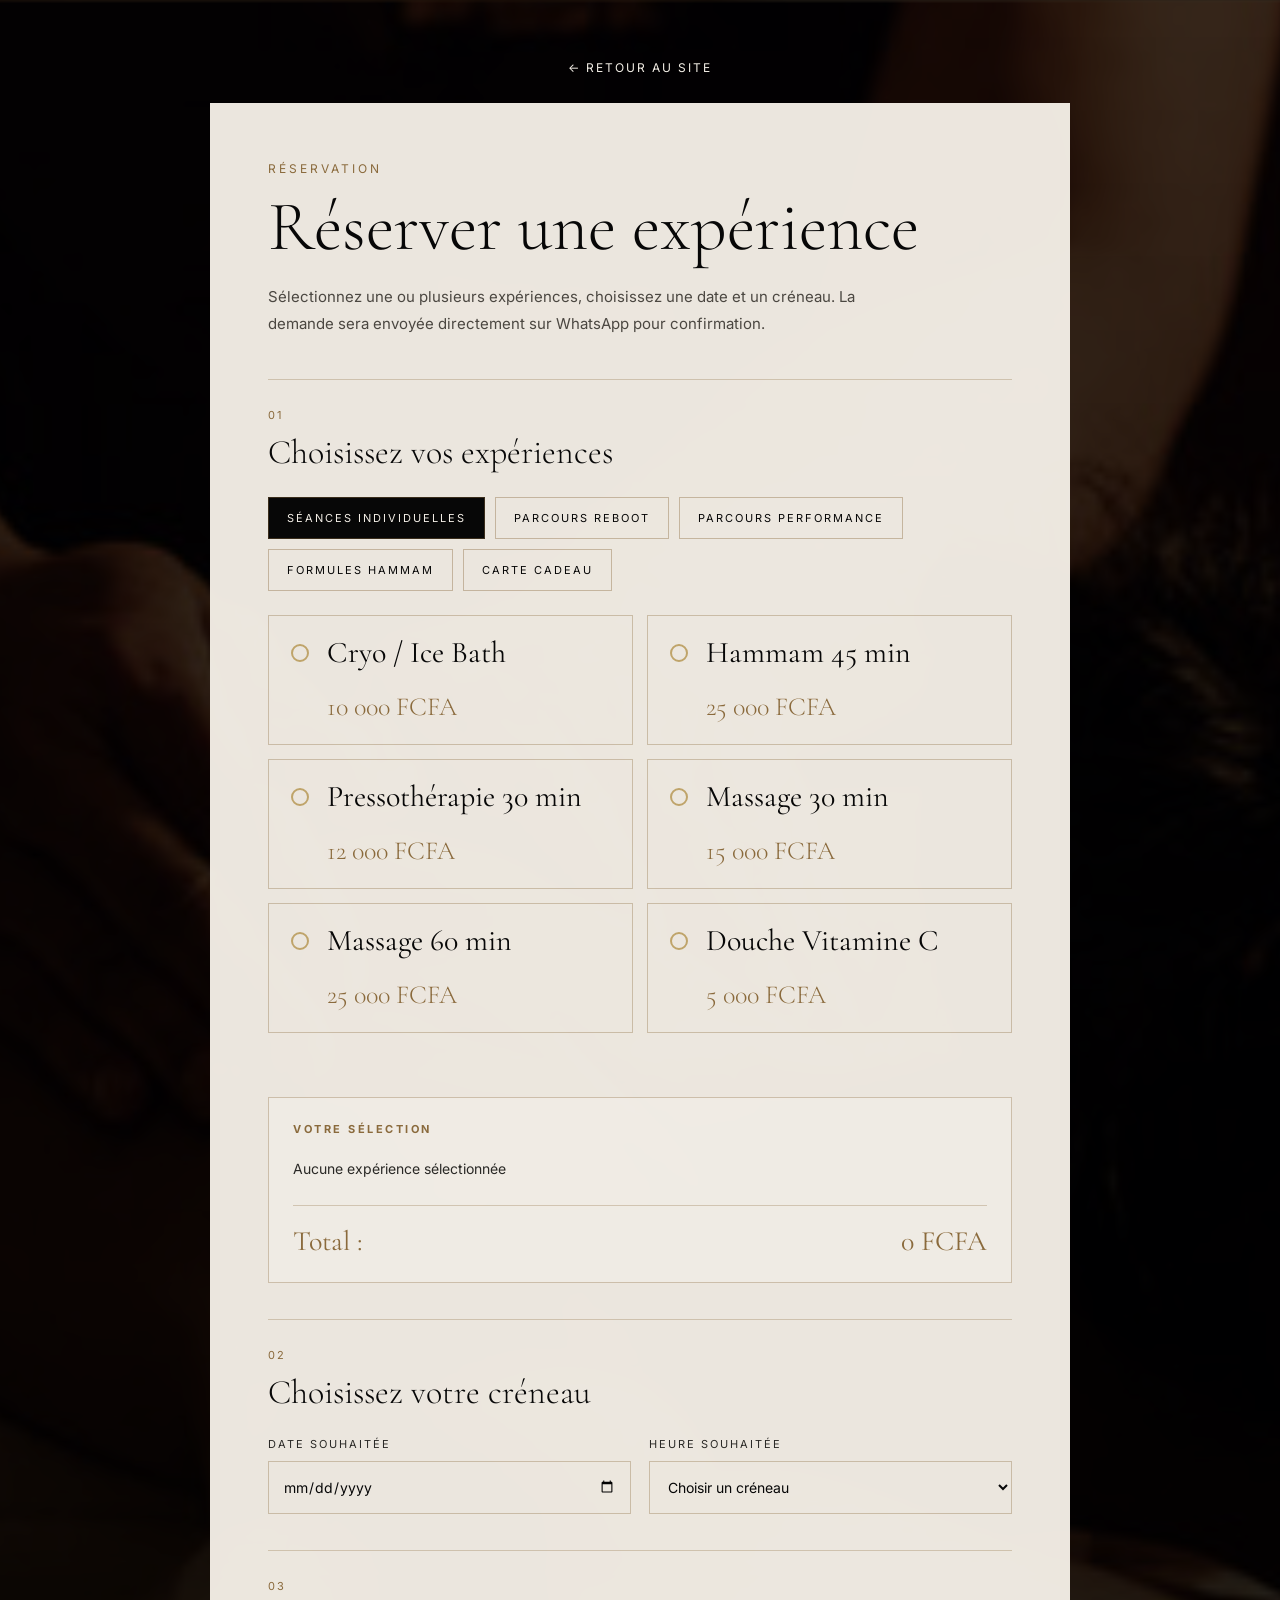
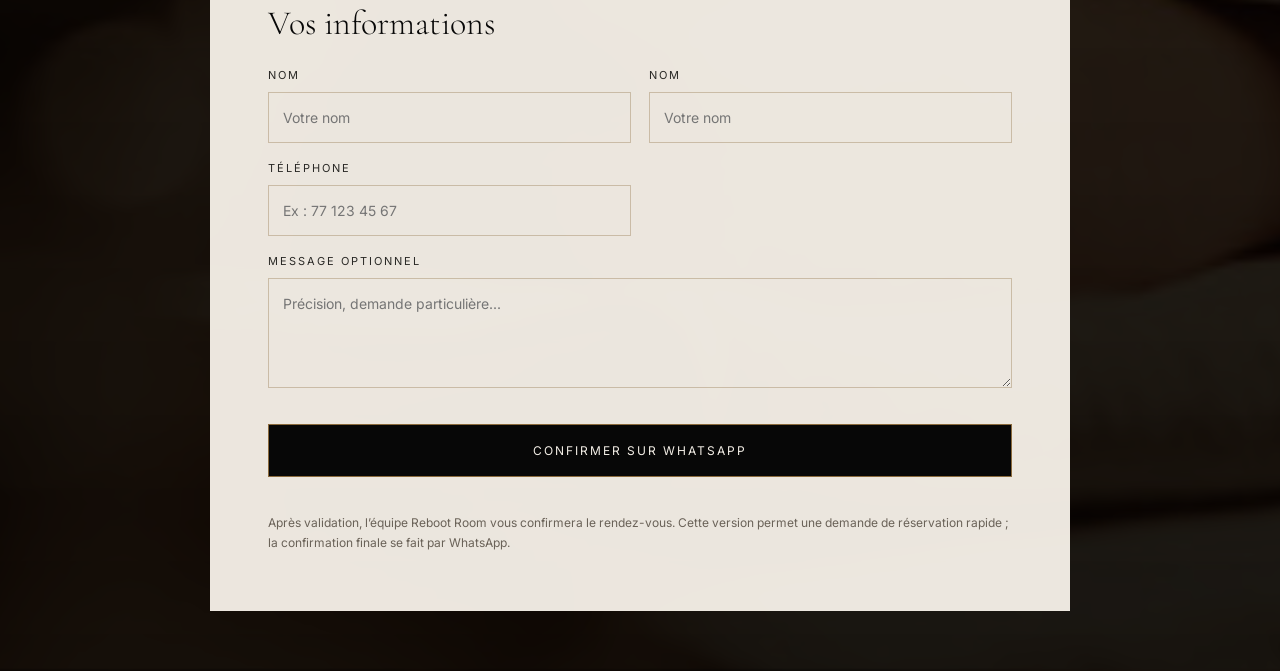
==== commit d7054b6a: "tot" ====
--- a/reservation.html
+++ b/reservation.html
@@ -299,6 +299,11 @@
                     </label>
 
                     <label>
+                        Nom
+                        <input type="text" id="bookingName" placeholder="Votre nom">
+                    </label>
+
+                    <label>
                         Téléphone
                         <input type="tel" id="bookingPhone" placeholder="Ex : 77 123 45 67">
                     </label>
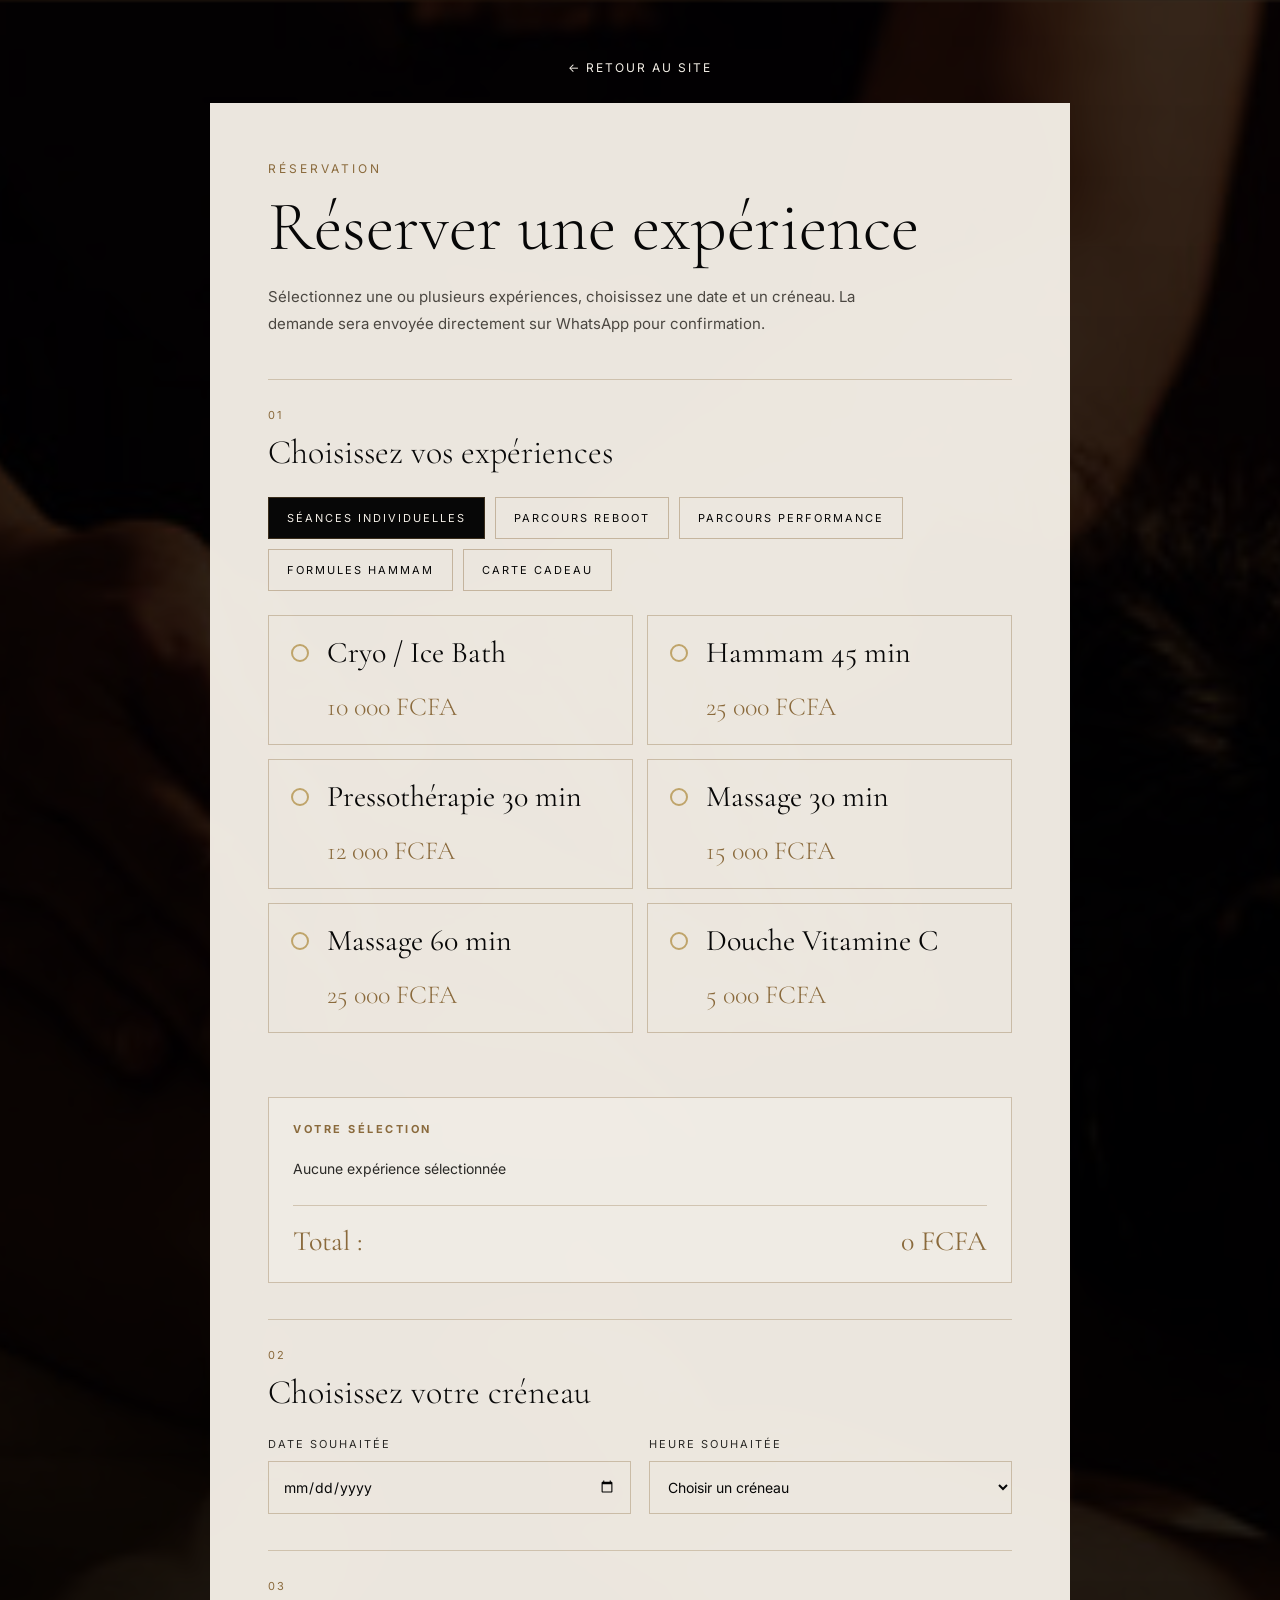
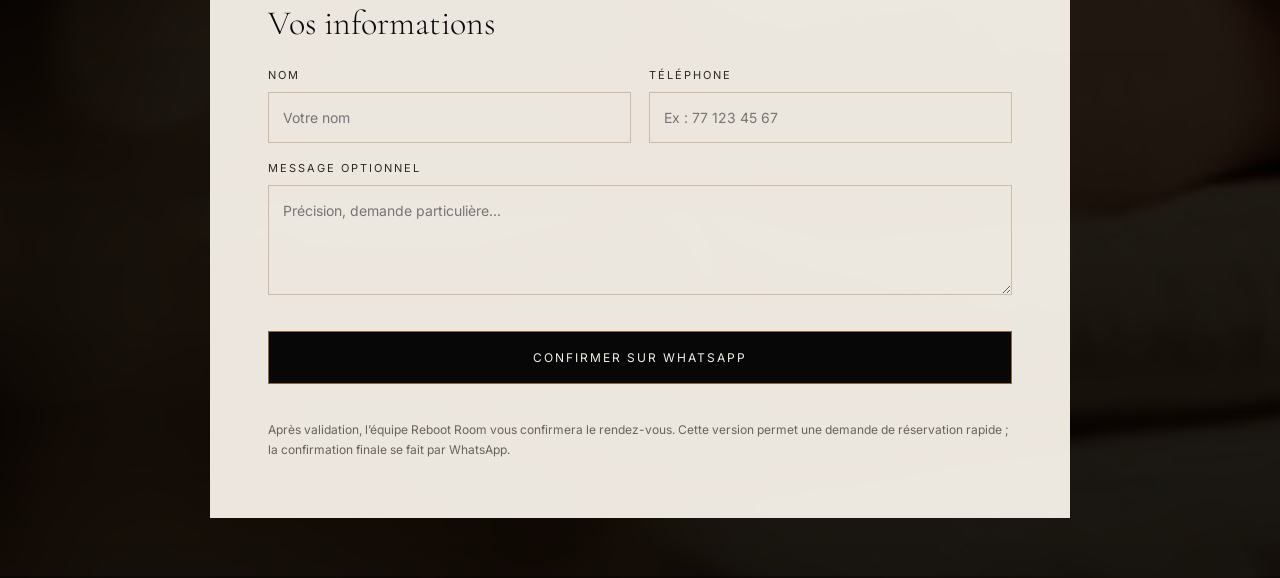
==== commit 62f7cdc2: "nnn" ====
--- a/reservation.html
+++ b/reservation.html
@@ -299,11 +299,6 @@
                     </label>
 
                     <label>
-                        Nom
-                        <input type="text" id="bookingName" placeholder="Votre nom">
-                    </label>
-
-                    <label>
                         Téléphone
                         <input type="tel" id="bookingPhone" placeholder="Ex : 77 123 45 67">
                     </label>
